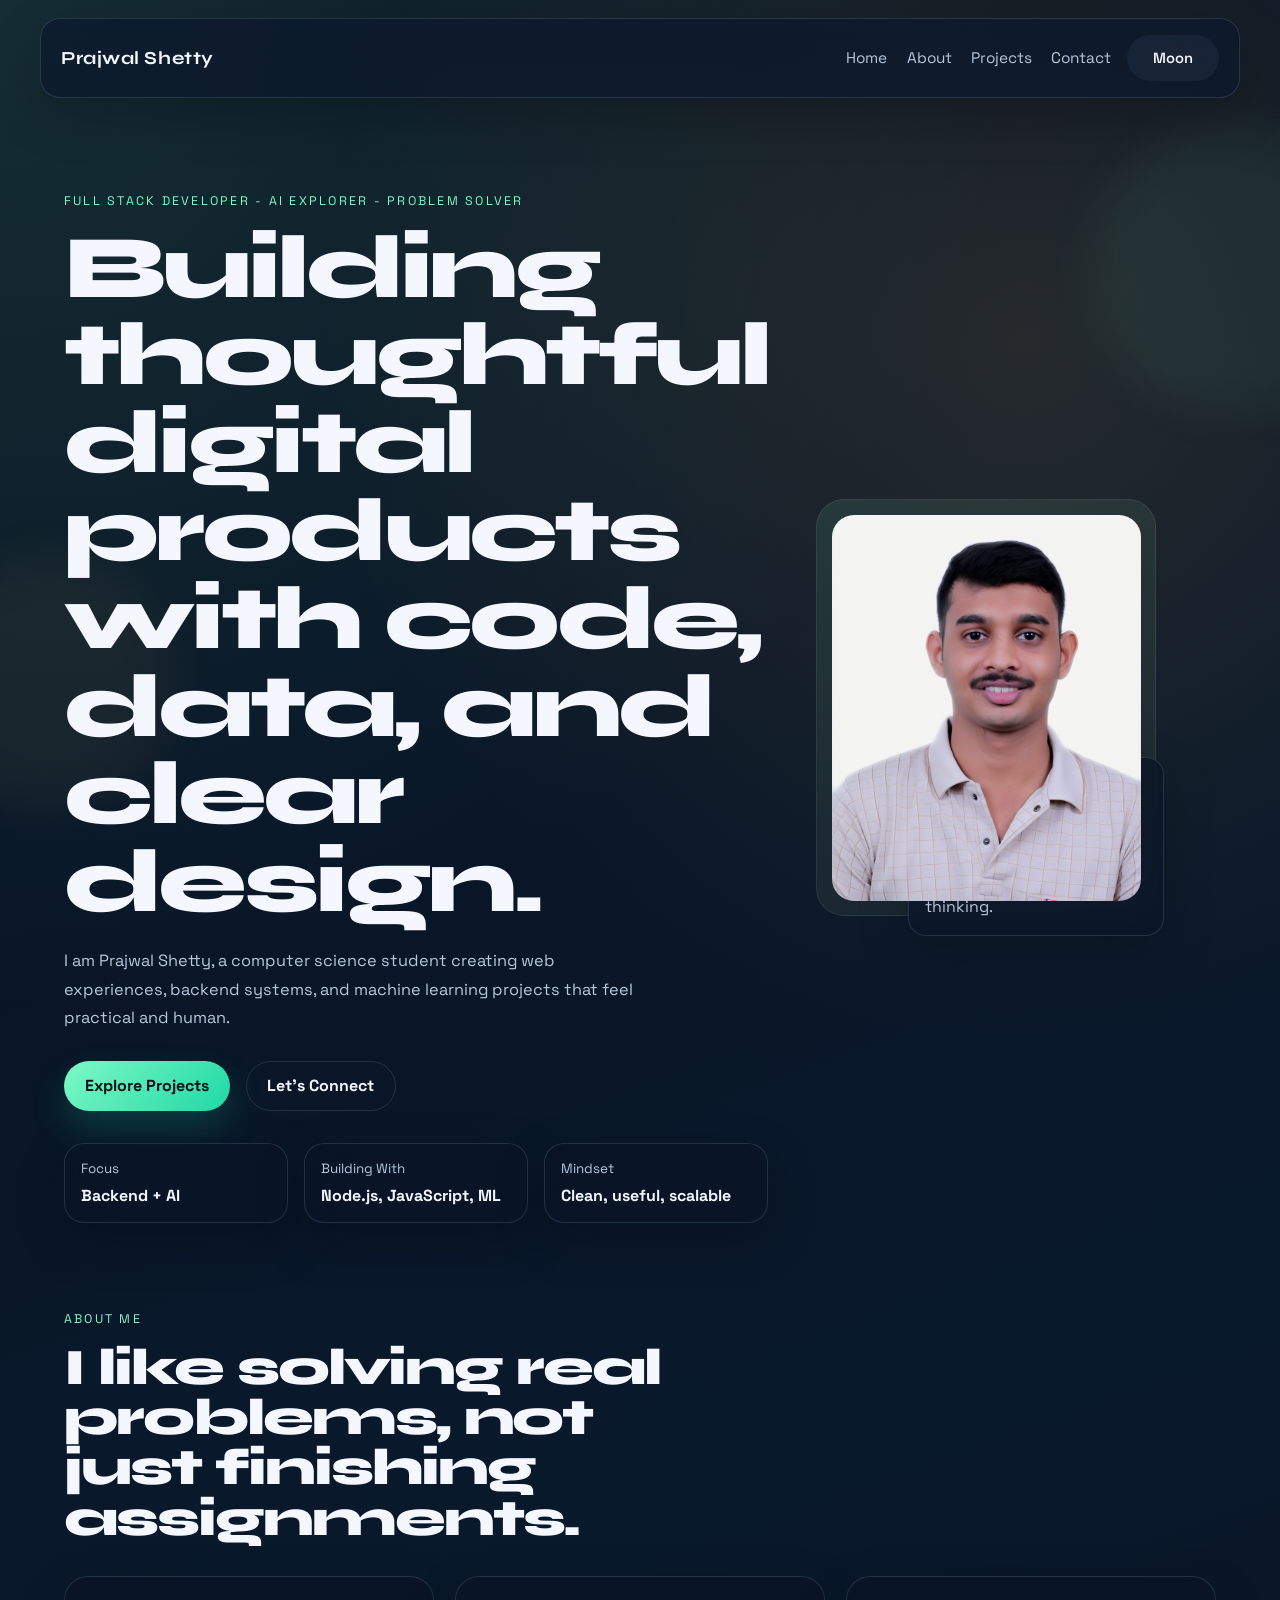
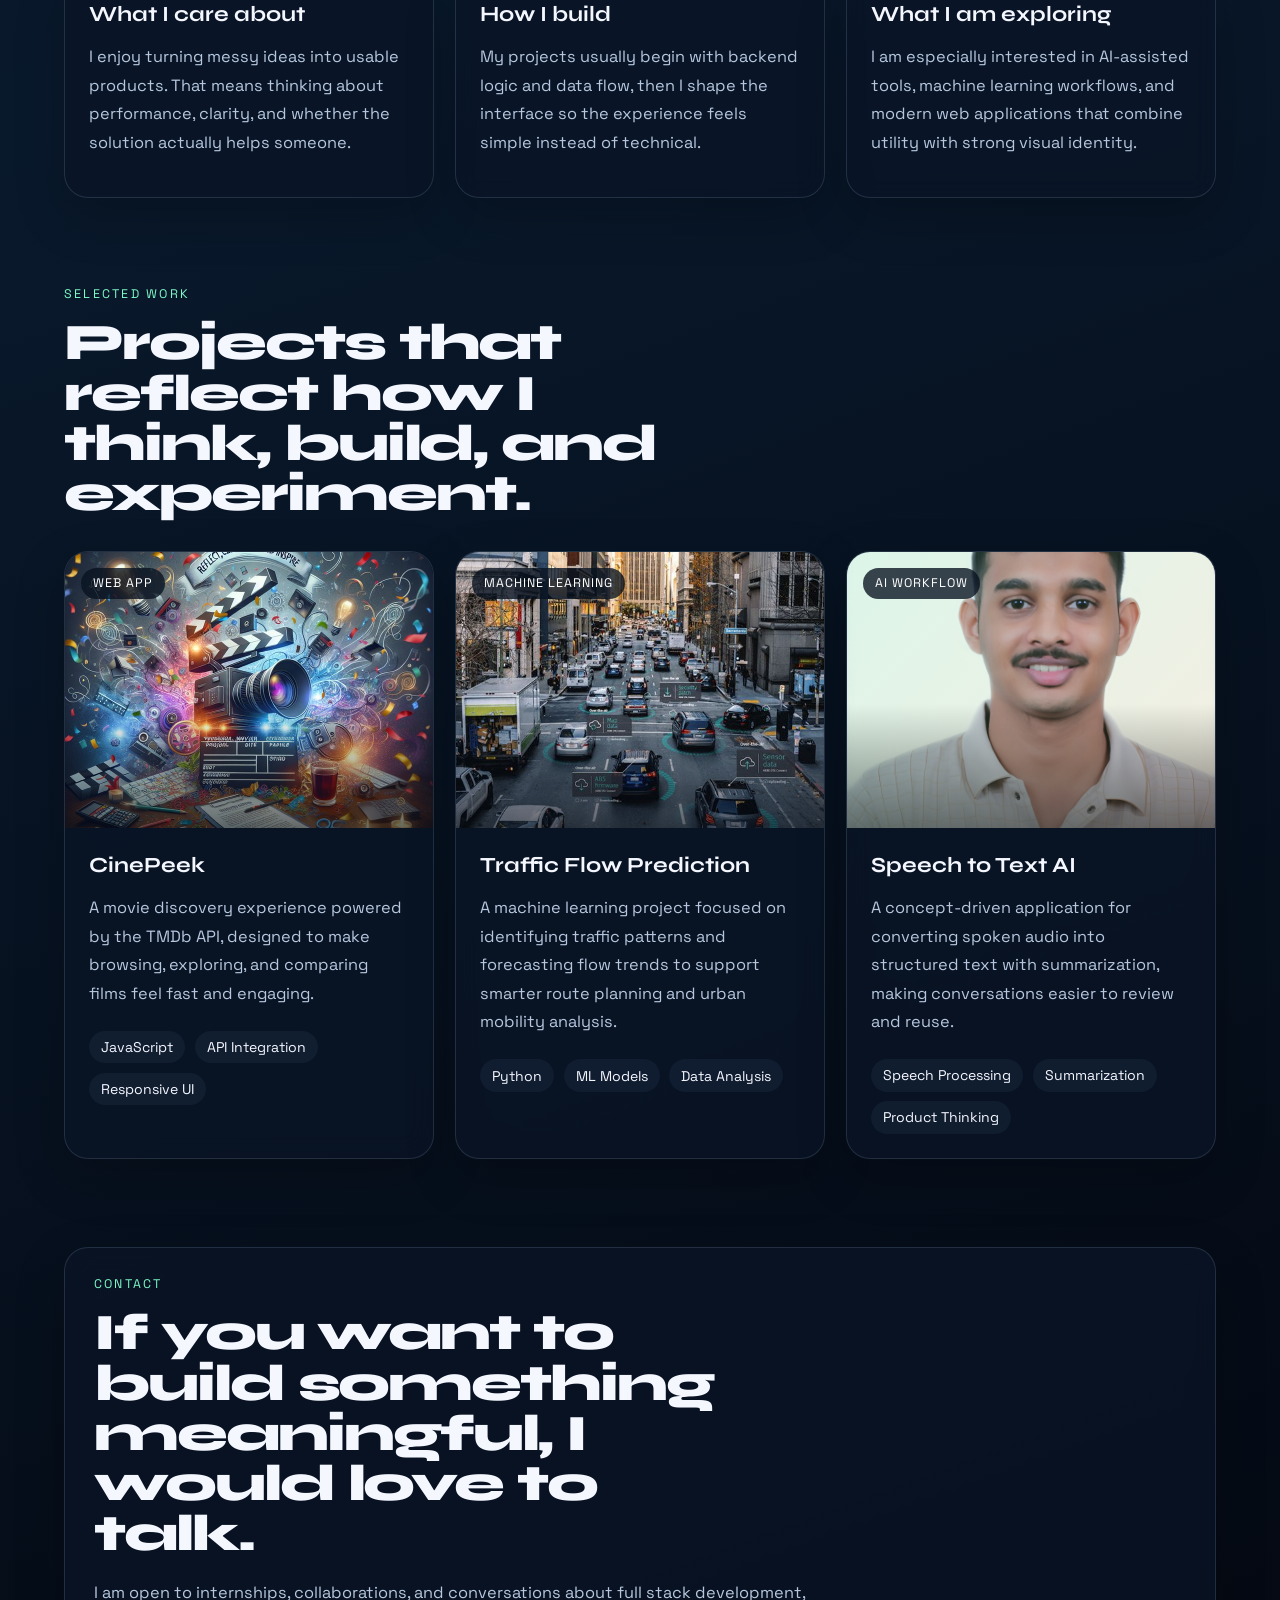
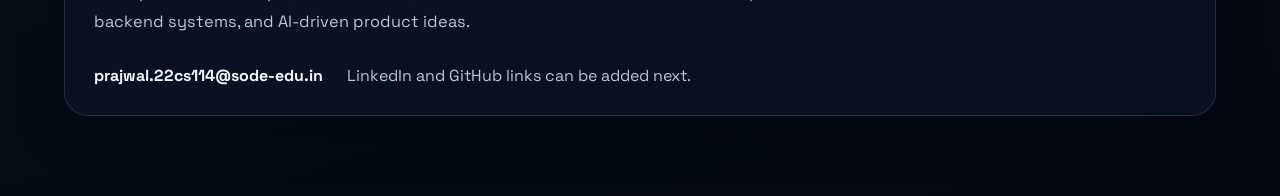
==== index.html @ 0bff4c3c "First saving" ====
<!DOCTYPE html>
<html lang="en">
<head>
    <meta charset="UTF-8">
    <meta name="viewport" content="width=device-width, initial-scale=1.0">
    <title>Prajwal Shetty | Portfolio</title>
    <meta
        name="description"
        content="Portfolio of Prajwal Shetty, a full stack developer focused on backend systems, machine learning experiments, and AI-driven products."
    >
    <link rel="preconnect" href="https://fonts.googleapis.com">
    <link rel="preconnect" href="https://fonts.gstatic.com" crossorigin>
    <link
        href="https://fonts.googleapis.com/css2?family=Space+Grotesk:wght@400;500;700&family=Syne:wght@600;700;800&display=swap"
        rel="stylesheet"
    >
    <link rel="stylesheet" href="style.css">
</head>
<body>
    <div class="page-shell">
        <div class="ambient ambient-one"></div>
        <div class="ambient ambient-two"></div>

        <header class="site-header">
            <nav class="navbar">
                <a class="logo" href="#hero">Prajwal Shetty</a>

                <button class="menu-toggle" type="button" aria-label="Open navigation" aria-expanded="false">
                    <span></span>
                    <span></span>
                </button>

                <div class="nav-panel">
                    <ul class="nav-links">
                        <li><a href="#hero">Home</a></li>
                        <li><a href="#about">About</a></li>
                        <li><a href="#projects">Projects</a></li>
                        <li><a href="#contact">Contact</a></li>
                    </ul>

                    <button id="theme-toggle" class="theme-toggle" type="button" aria-label="Toggle theme">
                        <span class="theme-icon" aria-hidden="true">Moon</span>
                    </button>
                </div>
            </nav>
        </header>

        <main>
            <section id="hero" class="hero">
                <div class="hero-copy reveal">
                    <p class="eyebrow">Full Stack Developer - AI Explorer - Problem Solver</p>
                    <h1>Building thoughtful digital products with code, data, and clear design.</h1>
                    <p class="hero-lead">
                        I am Prajwal Shetty, a computer science student creating web experiences,
                        backend systems, and machine learning projects that feel practical and human.
                    </p>

                    <div class="hero-actions">
                        <a class="btn btn-primary" href="#projects">Explore Projects</a>
                        <a class="btn btn-secondary" href="#contact">Let's Connect</a>
                    </div>

                    <div class="hero-metrics">
                        <article>
                            <span>Focus</span>
                            <strong>Backend + AI</strong>
                        </article>
                        <article>
                            <span>Building With</span>
                            <strong>Node.js, JavaScript, ML</strong>
                        </article>
                        <article>
                            <span>Mindset</span>
                            <strong>Clean, useful, scalable</strong>
                        </article>
                    </div>
                </div>

                <div class="hero-visual reveal reveal-delay">
                    <div class="portrait-card">
                        <div class="portrait-glow"></div>
                        <img src="./assets/images/PRAJWAL.jpg" alt="Portrait of Prajwal Shetty" class="profile-pic">
                    </div>

                    <div class="floating-panel code-panel">
                        <span class="panel-label">Current Direction</span>
                        <p>Crafting portfolio-grade experiences with strong structure, polished visuals, and practical product thinking.</p>
                    </div>
                </div>
            </section>

            <section id="about" class="about section">
                <div class="section-heading reveal">
                    <p class="eyebrow">About Me</p>
                    <h2>I like solving real problems, not just finishing assignments.</h2>
                </div>

                <div class="about-grid">
                    <article class="about-card reveal">
                        <h3>What I care about</h3>
                        <p>
                            I enjoy turning messy ideas into usable products. That means thinking about performance,
                            clarity, and whether the solution actually helps someone.
                        </p>
                    </article>

                    <article class="about-card reveal reveal-delay">
                        <h3>How I build</h3>
                        <p>
                            My projects usually begin with backend logic and data flow, then I shape the interface so
                            the experience feels simple instead of technical.
                        </p>
                    </article>

                    <article class="about-card reveal reveal-delay-2">
                        <h3>What I am exploring</h3>
                        <p>
                            I am especially interested in AI-assisted tools, machine learning workflows, and modern web
                            applications that combine utility with strong visual identity.
                        </p>
                    </article>
                </div>
            </section>

            <section id="projects" class="projects section">
                <div class="section-heading reveal">
                    <p class="eyebrow">Selected Work</p>
                    <h2>Projects that reflect how I think, build, and experiment.</h2>
                </div>

                <div class="project-grid">
                    <article class="project-card reveal">
                        <div class="project-image-wrap">
                            <img src="./assets/images/Cinepeek.jpeg" alt="Preview of CinePeek project" class="project-img">
                            <span class="project-tag">Web App</span>
                        </div>
                        <div class="project-body">
                            <h3>CinePeek</h3>
                            <p>
                                A movie discovery experience powered by the TMDb API, designed to make browsing,
                                exploring, and comparing films feel fast and engaging.
                            </p>
                            <ul class="project-stack">
                                <li>JavaScript</li>
                                <li>API Integration</li>
                                <li>Responsive UI</li>
                            </ul>
                        </div>
                    </article>

                    <article class="project-card reveal reveal-delay">
                        <div class="project-image-wrap">
                            <img src="./assets/images/Traffic.jpeg" alt="Visualization for traffic flow prediction project" class="project-img">
                            <span class="project-tag">Machine Learning</span>
                        </div>
                        <div class="project-body">
                            <h3>Traffic Flow Prediction</h3>
                            <p>
                                A machine learning project focused on identifying traffic patterns and forecasting flow
                                trends to support smarter route planning and urban mobility analysis.
                            </p>
                            <ul class="project-stack">
                                <li>Python</li>
                                <li>ML Models</li>
                                <li>Data Analysis</li>
                            </ul>
                        </div>
                    </article>

                    <article class="project-card reveal reveal-delay-2">
                        <div class="project-image-wrap project-image-accent">
                            <img src="./assets/images/PRAJWAL.jpg" alt="Creative placeholder artwork for speech to text concept" class="project-img">
                            <span class="project-tag">AI Workflow</span>
                        </div>
                        <div class="project-body">
                            <h3>Speech to Text AI</h3>
                            <p>
                                A concept-driven application for converting spoken audio into structured text with
                                summarization, making conversations easier to review and reuse.
                            </p>
                            <ul class="project-stack">
                                <li>Speech Processing</li>
                                <li>Summarization</li>
                                <li>Product Thinking</li>
                            </ul>
                        </div>
                    </article>
                </div>
            </section>

            <section id="contact" class="contact section">
                <div class="contact-shell reveal">
                    <div class="section-heading">
                        <p class="eyebrow">Contact</p>
                        <h2>If you want to build something meaningful, I would love to talk.</h2>
                    </div>

                    <p class="contact-copy">
                        I am open to internships, collaborations, and conversations about full stack development,
                        backend systems, and AI-driven product ideas.
                    </p>

                    <div class="contact-list">
                        <a href="mailto:prajwal.22cs114@sode-edu.in">prajwal.22cs114@sode-edu.in</a>
                        <span>LinkedIn and GitHub links can be added next.</span>
                    </div>
                </div>
            </section>
        </main>
    </div>

    <script src="script.js"></script>
</body>
</html>
---- style.css ----
:root {
  color-scheme: dark;
  --bg: #07111f;
  --bg-elevated: rgba(12, 24, 43, 0.72);
  --bg-card: rgba(10, 21, 39, 0.74);
  --bg-soft: rgba(132, 204, 255, 0.06);
  --text: #f5f7ff;
  --muted: #b6c7de;
  --line: rgba(188, 219, 255, 0.14);
  --accent: #7df9c6;
  --accent-strong: #1fd8a4;
  --accent-warm: #ffc86e;
  --shadow: 0 18px 50px rgba(0, 0, 0, 0.22);
}

body.light {
  color-scheme: light;
  --bg: #f6f0e5;
  --bg-elevated: rgba(255, 250, 241, 0.82);
  --bg-card: rgba(255, 255, 255, 0.78);
  --bg-soft: rgba(255, 175, 79, 0.12);
  --text: #1f1b18;
  --muted: #64584e;
  --line: rgba(80, 54, 27, 0.13);
  --accent: #ef7b2d;
  --accent-strong: #da5f12;
  --accent-warm: #1768ff;
  --shadow: 0 18px 50px rgba(118, 83, 42, 0.12);
}

* {
  box-sizing: border-box;
}

html {
  scroll-behavior: smooth;
}

body {
  margin: 0;
  min-height: 100vh;
  background:
    radial-gradient(circle at top left, rgba(125, 249, 198, 0.12), transparent 28%),
    radial-gradient(circle at 80% 10%, rgba(255, 200, 110, 0.12), transparent 22%),
    linear-gradient(160deg, #07111f 0%, #09192c 45%, #040811 100%);
  color: var(--text);
  font-family: "Space Grotesk", sans-serif;
  transition: background 0.35s ease, color 0.35s ease;
}

body.light {
  background:
    radial-gradient(circle at top left, rgba(239, 123, 45, 0.12), transparent 26%),
    radial-gradient(circle at 82% 12%, rgba(23, 104, 255, 0.08), transparent 24%),
    linear-gradient(160deg, #fbf6ef 0%, #f5ecde 46%, #efe5d5 100%);
}

a {
  color: inherit;
  text-decoration: none;
}

img {
  display: block;
  width: 100%;
}

.page-shell {
  position: relative;
  overflow: hidden;
}

.ambient {
  position: fixed;
  inset: auto;
  border-radius: 999px;
  filter: blur(24px);
  opacity: 0.34;
  pointer-events: none;
  z-index: 0;
}

.ambient-one {
  top: 14%;
  right: -6rem;
  width: 18rem;
  height: 18rem;
  background: rgba(125, 249, 198, 0.18);
}

.ambient-two {
  bottom: 10%;
  left: -5rem;
  width: 16rem;
  height: 16rem;
  background: rgba(255, 200, 110, 0.16);
}

.site-header,
main {
  position: relative;
  z-index: 1;
}

.site-header {
  padding: 1.1rem 1.5rem 0;
}

.navbar {
  max-width: 1200px;
  margin: 0 auto;
  padding: 1rem 1.25rem;
  border: 1px solid var(--line);
  border-radius: 20px;
  background: var(--bg-elevated);
  backdrop-filter: blur(18px);
  box-shadow: var(--shadow);
  display: flex;
  align-items: center;
  justify-content: space-between;
  gap: 1rem;
}

.logo {
  font-family: "Syne", sans-serif;
  font-size: 1.15rem;
  font-weight: 700;
  letter-spacing: 0.03em;
}

.nav-panel {
  display: flex;
  align-items: center;
  gap: 1rem;
}

.nav-links {
  list-style: none;
  display: flex;
  align-items: center;
  gap: 1.2rem;
  margin: 0;
  padding: 0;
}

.nav-links a {
  position: relative;
  color: var(--muted);
  font-size: 0.96rem;
}

.nav-links a::after {
  content: "";
  position: absolute;
  left: 0;
  bottom: -0.4rem;
  width: 100%;
  height: 2px;
  transform: scaleX(0);
  transform-origin: left;
  background: linear-gradient(90deg, var(--accent), var(--accent-warm));
  transition: transform 0.25s ease;
}

.nav-links a:hover,
.nav-links a:focus-visible {
  color: var(--text);
}

.nav-links a:hover::after,
.nav-links a:focus-visible::after {
  transform: scaleX(1);
}

.theme-toggle,
.menu-toggle,
.btn {
  border: 0;
  cursor: pointer;
}

.theme-toggle {
  min-width: 5.75rem;
  padding: 0.8rem 1rem;
  border-radius: 999px;
  background: var(--bg-soft);
  color: var(--text);
  font: inherit;
  transition: transform 0.25s ease, background 0.25s ease;
}

.theme-toggle:hover,
.theme-toggle:focus-visible {
  transform: translateY(-2px);
  background: rgba(125, 249, 198, 0.18);
}

.theme-icon {
  font-size: 0.92rem;
  font-weight: 600;
}

.menu-toggle {
  display: none;
  width: 3rem;
  height: 3rem;
  padding: 0.7rem;
  border-radius: 18px;
  background: var(--bg-soft);
  align-items: center;
  justify-content: center;
  flex-direction: column;
  gap: 0.35rem;
}

.menu-toggle span {
  width: 1.2rem;
  height: 2px;
  background: var(--text);
  transition: transform 0.25s ease, opacity 0.25s ease;
}

main {
  max-width: 1200px;
  margin: 0 auto;
  padding: 2.4rem 1.5rem 5rem;
}

.section {
  padding-top: 5.5rem;
}

.hero {
  min-height: calc(100vh - 6rem);
  display: grid;
  grid-template-columns: 1.15fr 0.85fr;
  gap: 3rem;
  align-items: center;
  padding-top: 3.5rem;
}

.eyebrow {
  margin: 0 0 1rem;
  text-transform: uppercase;
  letter-spacing: 0.18em;
  font-size: 0.78rem;
  color: var(--accent);
}

.hero h1,
.section-heading h2 {
  margin: 0;
  font-family: "Syne", sans-serif;
  font-weight: 800;
  letter-spacing: -0.04em;
  line-height: 0.98;
}

.hero h1 {
  font-size: clamp(3.2rem, 7vw, 6.1rem);
  max-width: 11ch;
}

.hero-lead,
.about-card p,
.project-body p,
.contact-copy {
  color: var(--muted);
  line-height: 1.75;
  font-size: 1.02rem;
}

.hero-lead {
  max-width: 58ch;
  margin: 1.25rem 0 0;
}

.hero-actions {
  display: flex;
  flex-wrap: wrap;
  gap: 1rem;
  margin-top: 1.75rem;
}

.btn {
  display: inline-flex;
  align-items: center;
  justify-content: center;
  min-height: 3.15rem;
  padding: 0.85rem 1.3rem;
  border-radius: 999px;
  font-weight: 700;
  transition: transform 0.25s ease, box-shadow 0.25s ease, background 0.25s ease;
}

.btn:hover,
.btn:focus-visible {
  transform: translateY(-3px);
}

.btn-primary {
  background: linear-gradient(135deg, var(--accent), var(--accent-strong));
  color: #061019;
  box-shadow: 0 18px 36px rgba(31, 216, 164, 0.2);
}

.btn-secondary {
  background: transparent;
  color: var(--text);
  border: 1px solid var(--line);
}

.hero-metrics {
  display: grid;
  grid-template-columns: repeat(3, minmax(0, 1fr));
  gap: 1rem;
  margin-top: 2rem;
}

.hero-metrics article,
.about-card,
.project-card,
.contact-shell,
.floating-panel {
  border: 1px solid var(--line);
  background: var(--bg-card);
  backdrop-filter: blur(12px);
  box-shadow: var(--shadow);
}

.hero-metrics article {
  padding: 1rem;
  border-radius: 20px;
}

.hero-metrics span {
  display: block;
  color: var(--muted);
  font-size: 0.84rem;
  margin-bottom: 0.5rem;
}

.hero-metrics strong {
  font-size: 1rem;
}

.hero-visual {
  position: relative;
  min-height: 34rem;
  display: flex;
  align-items: center;
  justify-content: center;
}

.portrait-card {
  position: relative;
  width: min(100%, 28rem);
  border-radius: 28px;
  padding: 0.9rem;
  background: linear-gradient(145deg, rgba(125, 249, 198, 0.1), rgba(255, 200, 110, 0.05));
  border: 1px solid rgba(255, 255, 255, 0.08);
}

.portrait-glow {
  position: absolute;
  inset: 18% 12% auto;
  height: 10rem;
  background: radial-gradient(circle, rgba(125, 249, 198, 0.22), transparent 70%);
  filter: blur(14px);
  z-index: 0;
}

.profile-pic {
  position: relative;
  z-index: 1;
  aspect-ratio: 4 / 5;
  object-fit: cover;
  border-radius: 22px;
}

.floating-panel {
  position: absolute;
  padding: 0.95rem 1rem;
  border-radius: 18px;
}

.panel-label {
  display: block;
  margin-bottom: 0.45rem;
  color: var(--accent);
  font-size: 0.78rem;
  text-transform: uppercase;
  letter-spacing: 0.12em;
}

.code-panel {
  right: -0.5rem;
  bottom: 8%;
  width: 16rem;
}

.code-panel p {
  margin: 0;
  color: var(--muted);
  line-height: 1.55;
}

.section-heading {
  max-width: 40rem;
}

.section-heading h2 {
  font-size: clamp(2.2rem, 4vw, 3.6rem);
}

.about-grid,
.project-grid {
  display: grid;
  gap: 1.35rem;
  margin-top: 2rem;
}

.about-grid {
  grid-template-columns: repeat(3, minmax(0, 1fr));
}

.about-card,
.project-card {
  border-radius: 24px;
}

.about-card {
  padding: 1.5rem;
}

.about-card h3,
.project-body h3 {
  margin: 0 0 0.9rem;
  font-family: "Syne", sans-serif;
  font-size: 1.35rem;
}

.project-grid {
  grid-template-columns: repeat(3, minmax(0, 1fr));
}

.project-card {
  overflow: hidden;
}

.project-image-wrap {
  position: relative;
  aspect-ratio: 4 / 3;
  overflow: hidden;
}

.project-image-wrap::after {
  content: "";
  position: absolute;
  inset: auto 0 0;
  height: 45%;
  background: linear-gradient(180deg, transparent, rgba(3, 8, 16, 0.6));
}

.project-image-accent::before {
  content: "";
  position: absolute;
  inset: 0;
  background: linear-gradient(135deg, rgba(125, 249, 198, 0.2), rgba(255, 200, 110, 0.12));
  z-index: 1;
}

.project-img {
  height: 100%;
  object-fit: cover;
  transition: transform 0.45s ease;
}

.project-card:hover .project-img {
  transform: scale(1.05);
}

.project-tag {
  position: absolute;
  top: 1rem;
  left: 1rem;
  z-index: 2;
  padding: 0.45rem 0.75rem;
  border-radius: 999px;
  background: rgba(7, 17, 31, 0.78);
  color: white;
  font-size: 0.78rem;
  letter-spacing: 0.08em;
  text-transform: uppercase;
}

.project-body {
  padding: 1.5rem;
}

.project-stack {
  list-style: none;
  display: flex;
  flex-wrap: wrap;
  gap: 0.6rem;
  margin: 1.4rem 0 0;
  padding: 0;
}

.project-stack li {
  padding: 0.45rem 0.75rem;
  border-radius: 999px;
  background: var(--bg-soft);
  color: var(--text);
  font-size: 0.88rem;
}

.contact-shell {
  padding: 1.8rem;
  border-radius: 24px;
}

.contact-copy {
  max-width: 48rem;
  margin: 1.25rem 0 0;
}

.contact-list {
  display: flex;
  flex-wrap: wrap;
  gap: 1rem 1.5rem;
  margin-top: 1.8rem;
  color: var(--muted);
}

.contact-list a {
  color: var(--text);
  font-weight: 700;
}

.reveal {
  opacity: 0;
  transform: translateY(28px);
  transition: opacity 0.7s ease, transform 0.7s ease;
}

.reveal-delay {
  transition-delay: 0.08s;
}

.reveal-delay-2 {
  transition-delay: 0.16s;
}

.reveal.visible {
  opacity: 1;
  transform: translateY(0);
}

@media (max-width: 980px) {
  .hero,
  .about-grid,
  .project-grid {
    grid-template-columns: 1fr;
  }

  .hero {
    min-height: auto;
    gap: 3rem;
    padding-top: 2rem;
  }

  .hero h1 {
    max-width: 12ch;
  }

  .hero-metrics {
    grid-template-columns: 1fr;
  }

  .hero-visual {
    min-height: 30rem;
  }
}

@media (max-width: 760px) {
  .site-header {
    padding-inline: 1rem;
  }

  main {
    padding-inline: 1rem;
  }

  .navbar {
    align-items: flex-start;
    flex-wrap: wrap;
  }

  .menu-toggle {
    display: inline-flex;
    order: 2;
  }

  .nav-panel {
    width: 100%;
    display: none;
    flex-direction: column;
    align-items: stretch;
    gap: 1rem;
    padding-top: 0.6rem;
  }

  .nav-panel.open {
    display: flex;
  }

  .nav-links {
    flex-direction: column;
    align-items: flex-start;
    gap: 0.9rem;
  }

  .theme-toggle {
    width: 100%;
  }

  .hero h1 {
    font-size: clamp(2.8rem, 14vw, 4.1rem);
  }

  .hero-visual {
    min-height: 26rem;
  }

  .portrait-card {
    width: 100%;
  }

  .floating-panel {
    position: static;
    width: auto;
    margin-top: 1rem;
  }

  .hero-visual {
    display: block;
  }

  .contact-shell {
    padding: 1.5rem;
  }
}
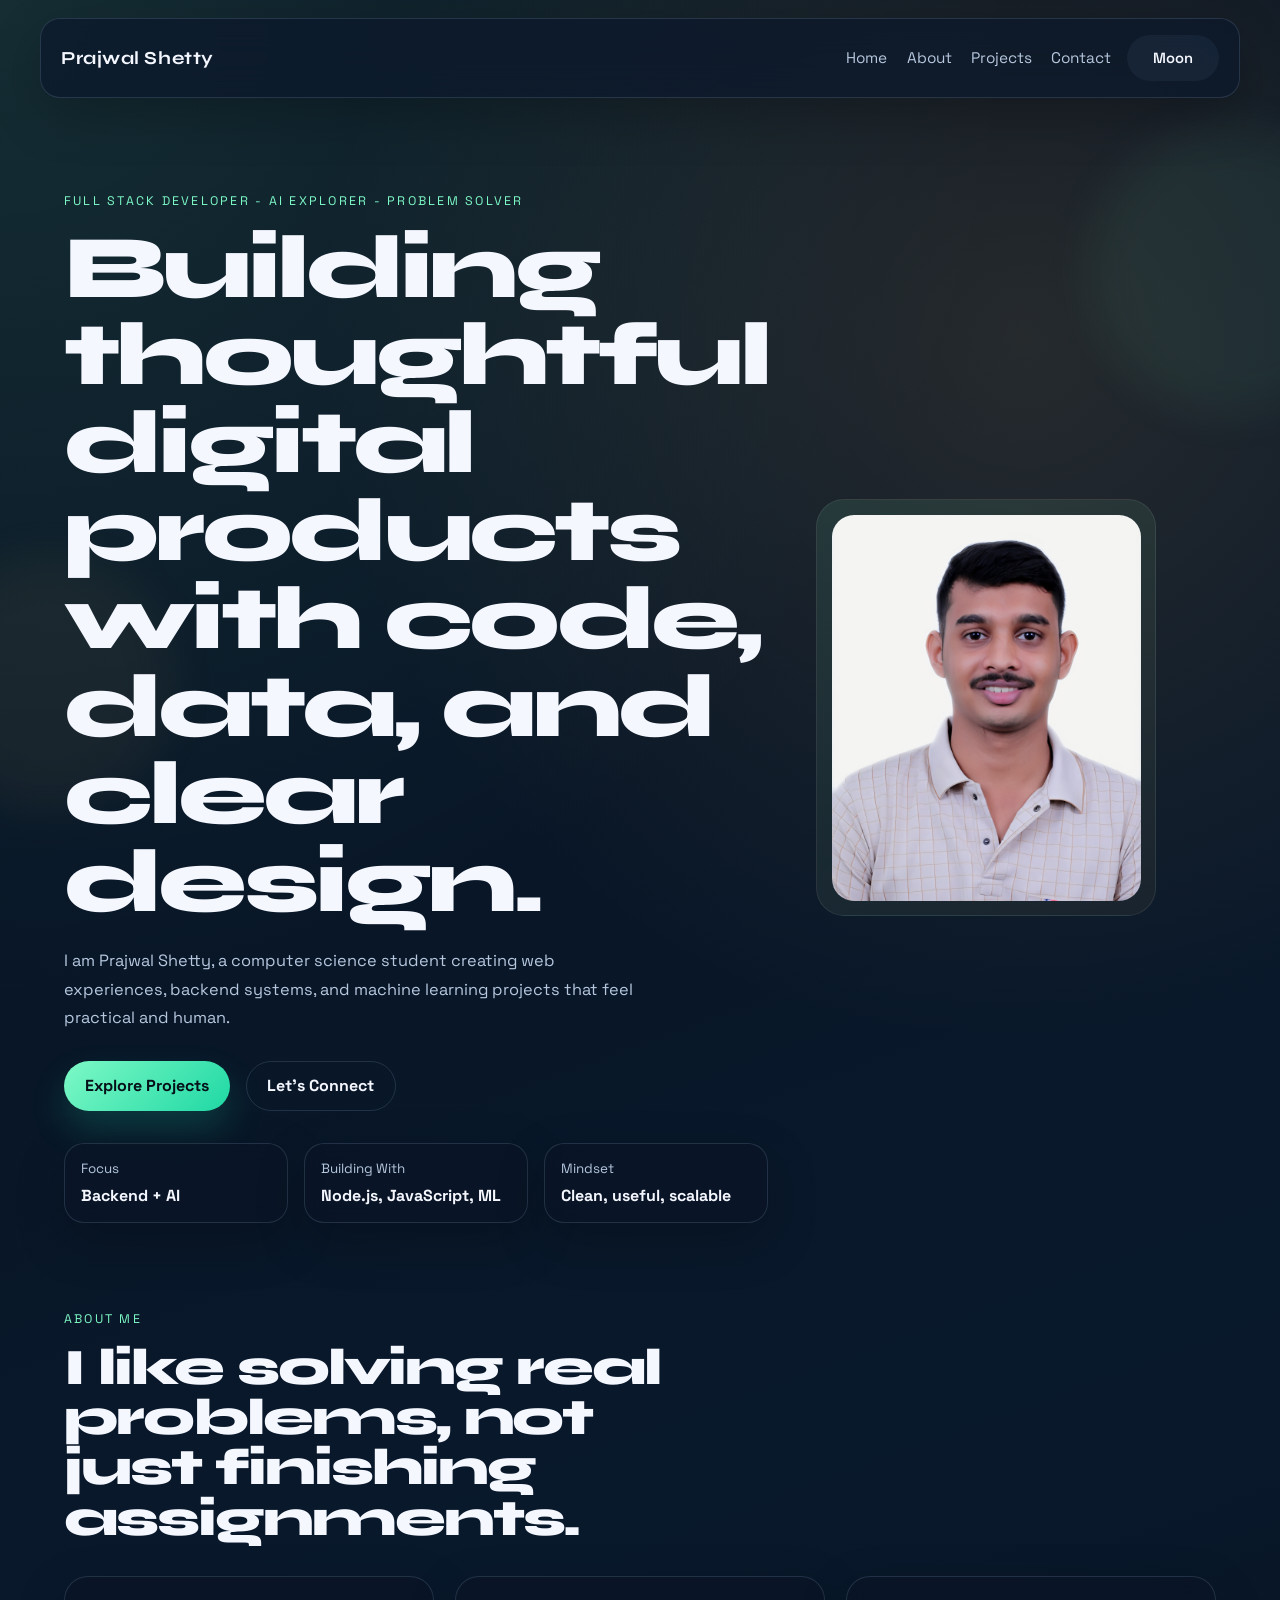
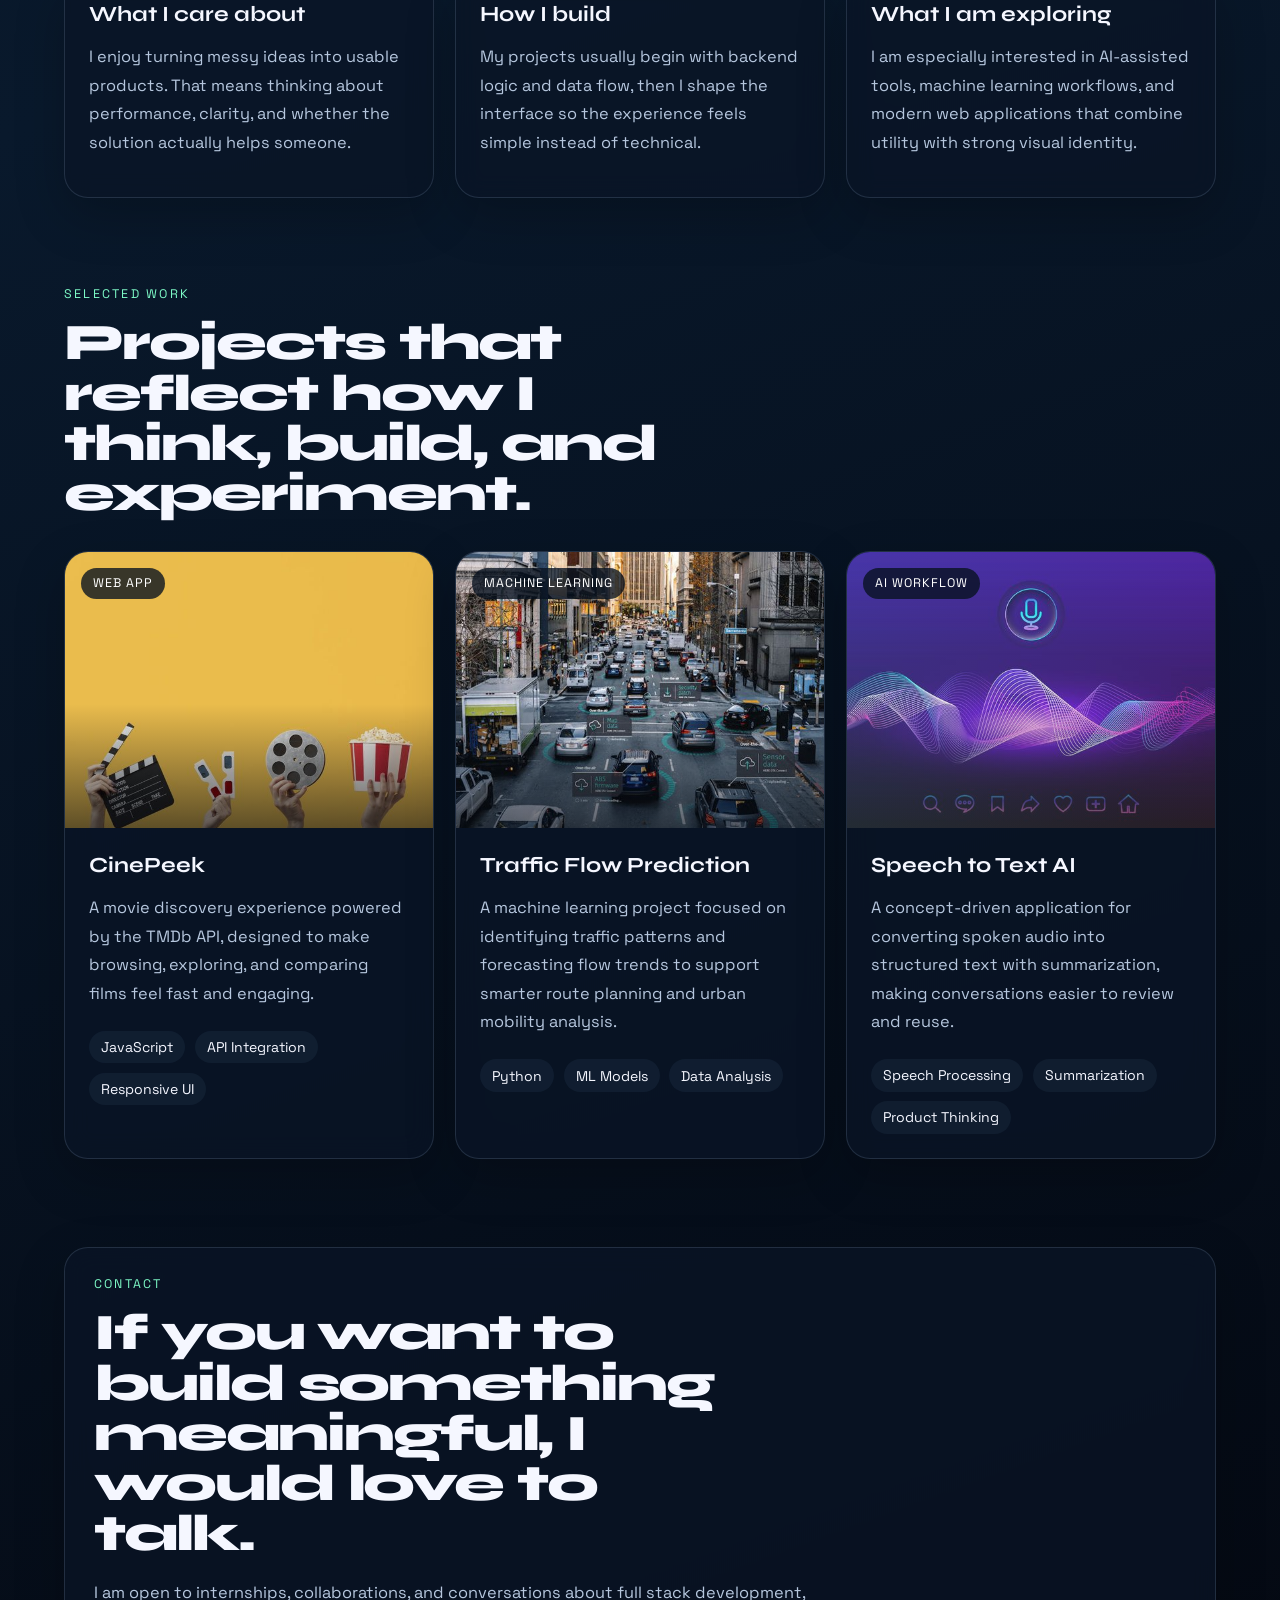
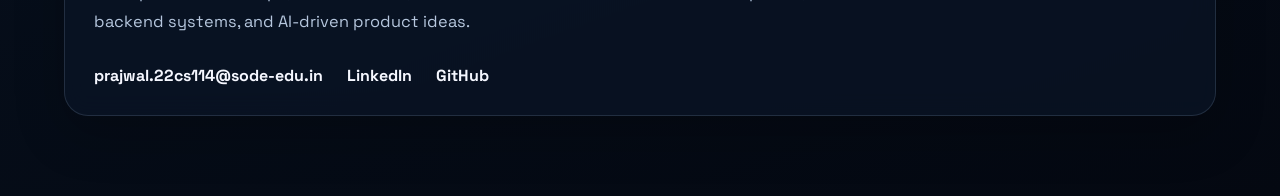
==== commit a2f1de69: "Latest save" ====
--- a/index.html
+++ b/index.html
@@ -1,21 +1,20 @@
 <!DOCTYPE html>
 <html lang="en">
+
 <head>
     <meta charset="UTF-8">
     <meta name="viewport" content="width=device-width, initial-scale=1.0">
     <title>Prajwal Shetty | Portfolio</title>
-    <meta
-        name="description"
-        content="Portfolio of Prajwal Shetty, a full stack developer focused on backend systems, machine learning experiments, and AI-driven products."
-    >
+    <meta name="description"
+        content="Portfolio of Prajwal Shetty, a full stack developer focused on backend systems, machine learning experiments, and AI-driven products.">
     <link rel="preconnect" href="https://fonts.googleapis.com">
     <link rel="preconnect" href="https://fonts.gstatic.com" crossorigin>
     <link
         href="https://fonts.googleapis.com/css2?family=Space+Grotesk:wght@400;500;700&family=Syne:wght@600;700;800&display=swap"
-        rel="stylesheet"
-    >
+        rel="stylesheet">
     <link rel="stylesheet" href="style.css">
 </head>
+
 <body>
     <div class="page-shell">
         <div class="ambient ambient-one"></div>
@@ -82,10 +81,10 @@
                         <img src="./assets/images/PRAJWAL.jpg" alt="Portrait of Prajwal Shetty" class="profile-pic">
                     </div>
 
-                    <div class="floating-panel code-panel">
+                    <!-- <div class="floating-panel code-panel">
                         <span class="panel-label">Current Direction</span>
                         <p>Crafting portfolio-grade experiences with strong structure, polished visuals, and practical product thinking.</p>
-                    </div>
+                    </div> -->
                 </div>
             </section>
 
@@ -131,7 +130,8 @@
                 <div class="project-grid">
                     <article class="project-card reveal">
                         <div class="project-image-wrap">
-                            <img src="./assets/images/Cinepeek.jpeg" alt="Preview of CinePeek project" class="project-img">
+                            <img src="./assets/images/CinePeek.jpg" alt="Preview of CinePeek project"
+                                class="project-img">
                             <span class="project-tag">Web App</span>
                         </div>
                         <div class="project-body">
@@ -150,7 +150,8 @@
 
                     <article class="project-card reveal reveal-delay">
                         <div class="project-image-wrap">
-                            <img src="./assets/images/Traffic.jpeg" alt="Visualization for traffic flow prediction project" class="project-img">
+                            <img src="./assets/images/Traffic.jpeg"
+                                alt="Visualization for traffic flow prediction project" class="project-img">
                             <span class="project-tag">Machine Learning</span>
                         </div>
                         <div class="project-body">
@@ -169,7 +170,8 @@
 
                     <article class="project-card reveal reveal-delay-2">
                         <div class="project-image-wrap project-image-accent">
-                            <img src="./assets/images/PRAJWAL.jpg" alt="Creative placeholder artwork for speech to text concept" class="project-img">
+                            <img src="./assets/images/SpeechToText.jpg"
+                                alt="Creative placeholder artwork for speech to text concept" class="project-img">
                             <span class="project-tag">AI Workflow</span>
                         </div>
                         <div class="project-body">
@@ -202,7 +204,10 @@
 
                     <div class="contact-list">
                         <a href="mailto:prajwal.22cs114@sode-edu.in">prajwal.22cs114@sode-edu.in</a>
-                        <span>LinkedIn and GitHub links can be added next.</span>
+                        <!-- <span>LinkedIn and GitHub links can be added next.</span> -->
+                        <a href="https://www.linkedin.com/in/prajwal-shetty-4499332a7">LinkedIn</a>
+                        <a href="https://github.com/PrajwalShetty-114">GitHub</a>
+
                     </div>
                 </div>
             </section>
@@ -211,4 +216,5 @@
 
     <script src="script.js"></script>
 </body>
-</html>
+
+</html>
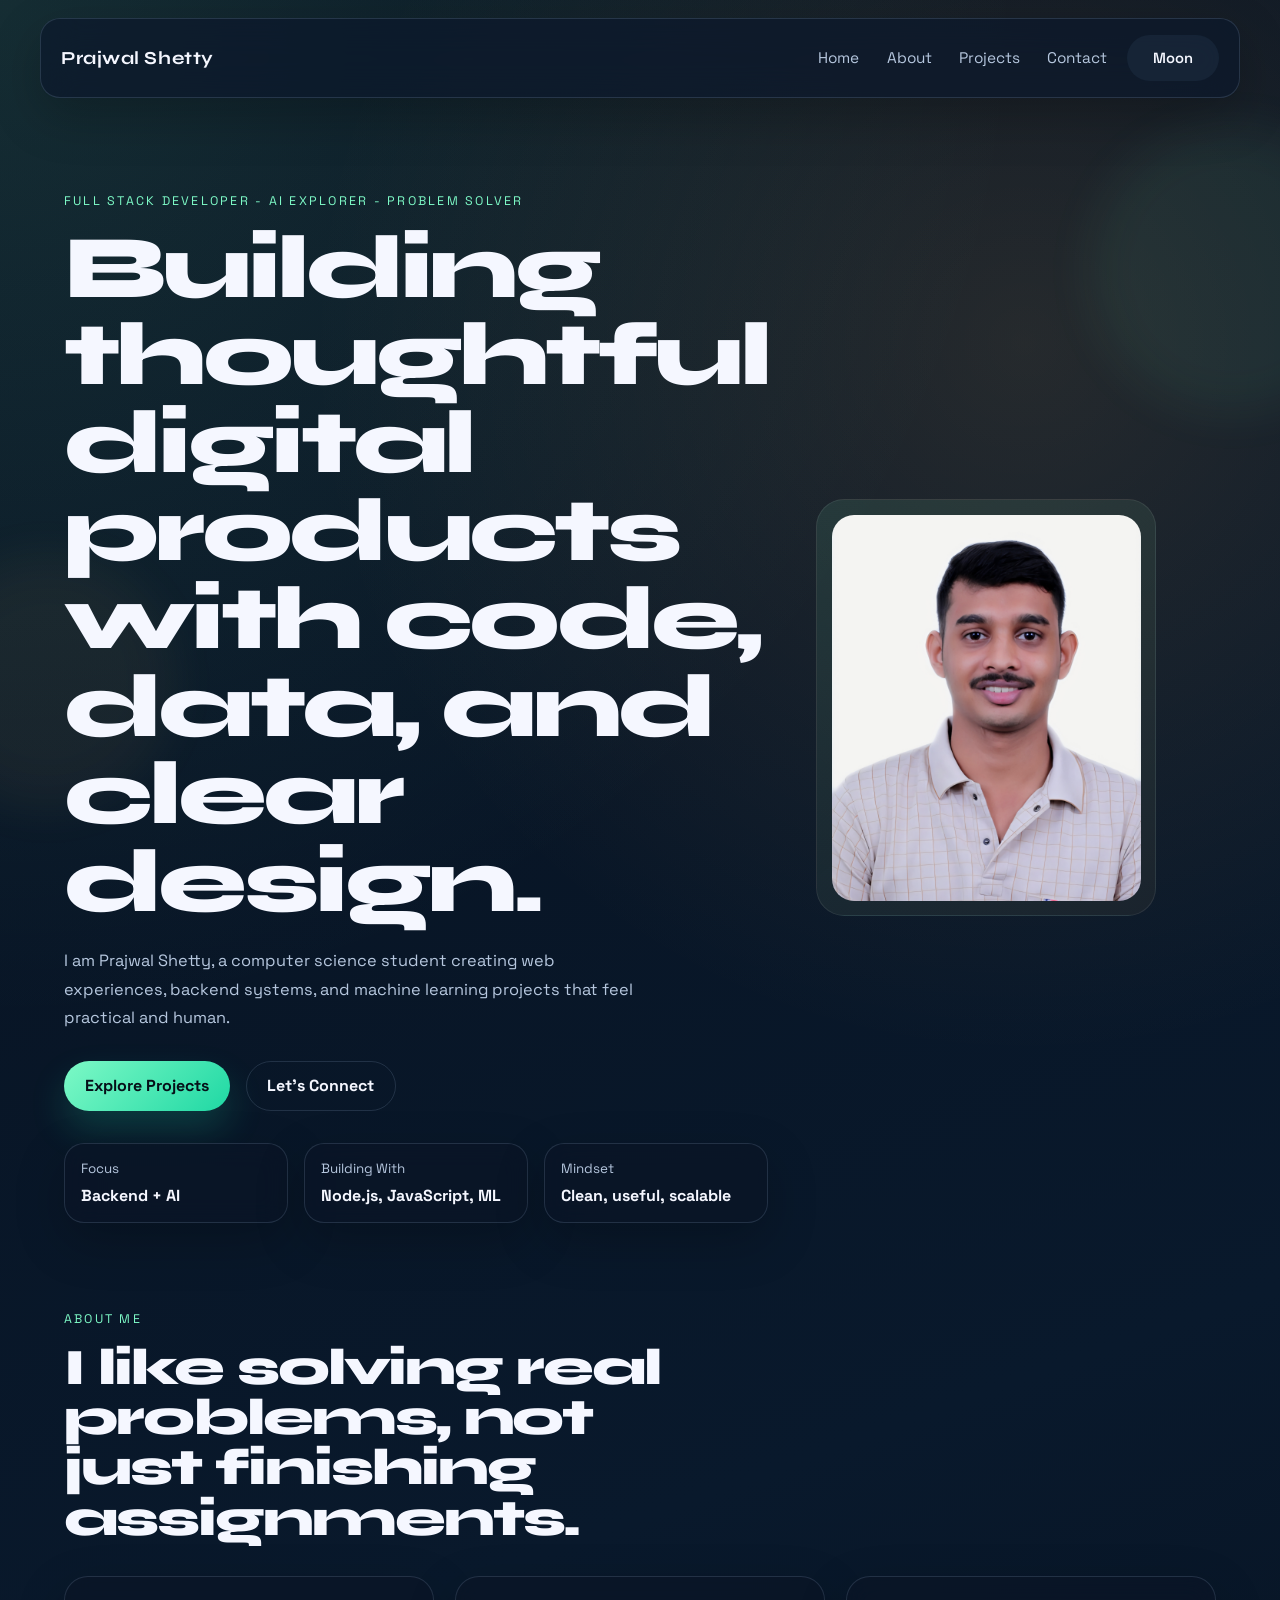
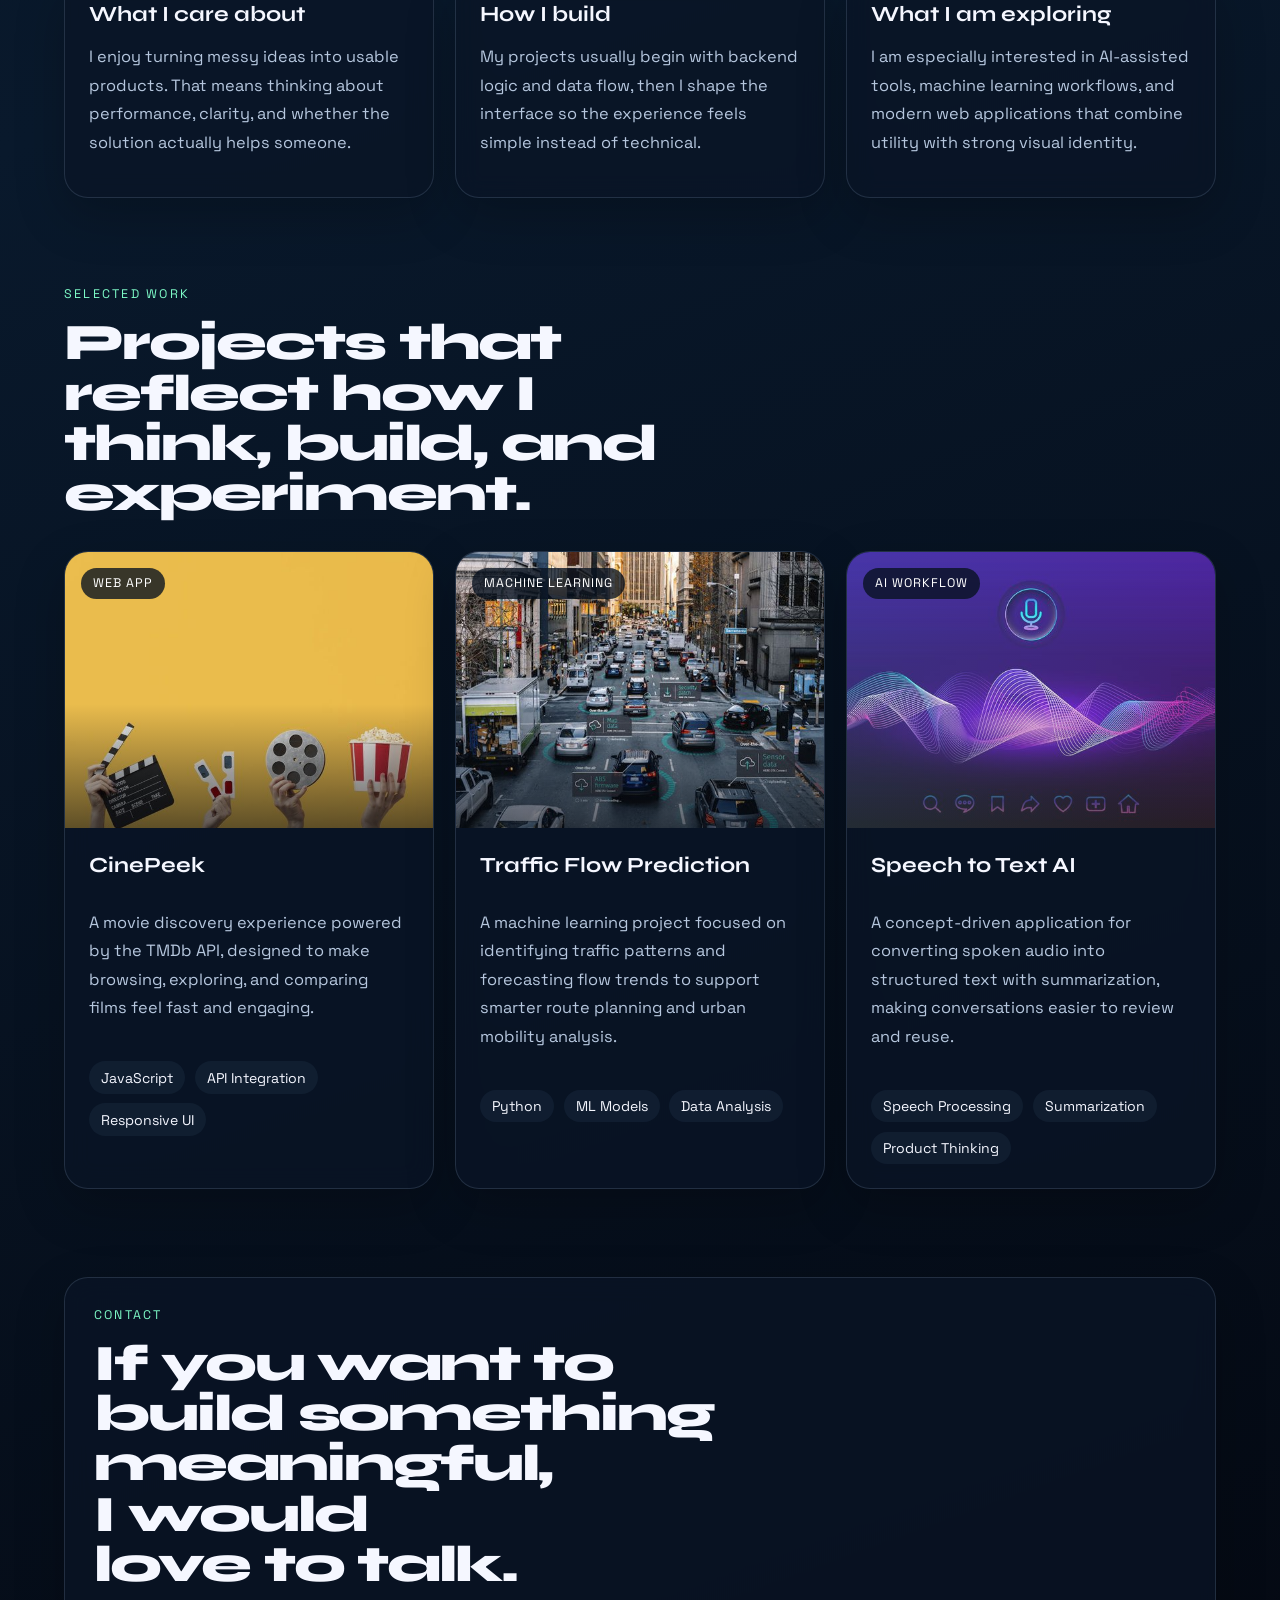
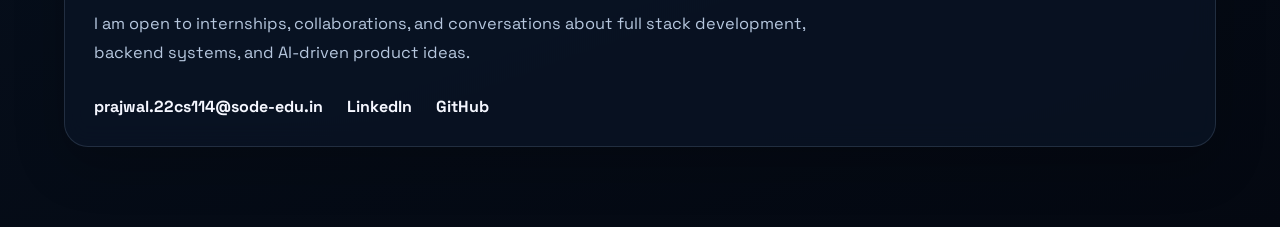
==== commit a9da4e4b: "saving 2" ====
--- a/index.html
+++ b/index.html
@@ -16,6 +16,7 @@
 </head>
 
 <body>
+    <a class="skip-link" href="#main-content">Skip to content</a>
     <div class="page-shell">
         <div class="ambient ambient-one"></div>
         <div class="ambient ambient-two"></div>
@@ -24,12 +25,12 @@
             <nav class="navbar">
                 <a class="logo" href="#hero">Prajwal Shetty</a>
 
-                <button class="menu-toggle" type="button" aria-label="Open navigation" aria-expanded="false">
+                <button id="menu-toggle" class="menu-toggle" type="button" aria-label="Open navigation" aria-expanded="false" aria-controls="nav-panel">
                     <span></span>
                     <span></span>
                 </button>
 
-                <div class="nav-panel">
+                <div id="nav-panel" class="nav-panel">
                     <ul class="nav-links">
                         <li><a href="#hero">Home</a></li>
                         <li><a href="#about">About</a></li>
@@ -44,7 +45,7 @@
             </nav>
         </header>
 
-        <main>
+        <main id="main-content">
             <section id="hero" class="hero">
                 <div class="hero-copy reveal">
                     <p class="eyebrow">Full Stack Developer - AI Explorer - Problem Solver</p>
@@ -128,7 +129,7 @@
                 </div>
 
                 <div class="project-grid">
-                    <article class="project-card reveal">
+                    <a class="project-card reveal" href="./projects/cinepeek.html">
                         <div class="project-image-wrap">
                             <img src="./assets/images/CinePeek.jpg" alt="Preview of CinePeek project"
                                 class="project-img">
@@ -146,9 +147,9 @@
                                 <li>Responsive UI</li>
                             </ul>
                         </div>
-                    </article>
-
-                    <article class="project-card reveal reveal-delay">
+                    </a>
+
+                    <a class="project-card reveal reveal-delay" href="./projects/traffic-flow-prediction.html">
                         <div class="project-image-wrap">
                             <img src="./assets/images/Traffic.jpeg"
                                 alt="Visualization for traffic flow prediction project" class="project-img">
@@ -166,9 +167,9 @@
                                 <li>Data Analysis</li>
                             </ul>
                         </div>
-                    </article>
-
-                    <article class="project-card reveal reveal-delay-2">
+                    </a>
+
+                    <a class="project-card reveal reveal-delay-2" href="./projects/speech-to-text-ai.html">
                         <div class="project-image-wrap project-image-accent">
                             <img src="./assets/images/SpeechToText.jpg"
                                 alt="Creative placeholder artwork for speech to text concept" class="project-img">
@@ -186,7 +187,7 @@
                                 <li>Product Thinking</li>
                             </ul>
                         </div>
-                    </article>
+                    </a>
                 </div>
             </section>
 
@@ -217,4 +218,4 @@
     <script src="script.js"></script>
 </body>
 
-</html>+</html>
--- a/style.css
+++ b/style.css
@@ -32,6 +32,44 @@
   box-sizing: border-box;
 }
 
+html,
+body {
+  overflow-x: hidden;
+}
+
+/* Skip link for keyboard users */
+.skip-link {
+  position: absolute;
+  left: -9999px;
+  top: auto;
+  width: 1px;
+  height: 1px;
+  overflow: hidden;
+}
+.skip-link:focus {
+  position: static;
+  left: 1rem;
+  top: 1rem;
+  width: auto;
+  height: auto;
+  padding: 0.6rem 0.9rem;
+  background: var(--bg-elevated);
+  color: var(--text);
+  border-radius: 8px;
+  z-index: 9999;
+}
+
+/* Visible focus styles for keyboard navigation */
+button:focus-visible,
+a:focus-visible,
+.btn:focus-visible,
+.menu-toggle:focus-visible,
+.theme-toggle:focus-visible {
+  outline: 3px solid rgba(125, 249, 198, 0.22);
+  outline-offset: 3px;
+  border-radius: 8px;
+}
+
 html {
   scroll-behavior: smooth;
 }
@@ -63,6 +101,7 @@
 img {
   display: block;
   width: 100%;
+  max-width: 100%;
 }
 
 .page-shell {
@@ -103,7 +142,7 @@
 }
 
 .site-header {
-  padding: 1.1rem 1.5rem 0;
+  padding: 1.1rem clamp(1rem, 3vw, 1.5rem) 0;
 }
 
 .navbar {
@@ -147,6 +186,7 @@
   position: relative;
   color: var(--muted);
   font-size: 0.96rem;
+  padding: 0.15rem 0.25rem;
 }
 
 .nav-links a::after {
@@ -223,7 +263,7 @@
 main {
   max-width: 1200px;
   margin: 0 auto;
-  padding: 2.4rem 1.5rem 5rem;
+  padding: 2.4rem clamp(1rem, 3vw, 1.5rem) 5rem;
 }
 
 .section {
@@ -259,6 +299,7 @@
 .hero h1 {
   font-size: clamp(3.2rem, 7vw, 6.1rem);
   max-width: 11ch;
+  text-wrap: balance;
 }
 
 .hero-lead,
@@ -326,6 +367,7 @@
   background: var(--bg-card);
   backdrop-filter: blur(12px);
   box-shadow: var(--shadow);
+  min-width: 0;
 }
 
 .hero-metrics article {
@@ -411,6 +453,7 @@
 
 .section-heading h2 {
   font-size: clamp(2.2rem, 4vw, 3.6rem);
+  text-wrap: balance;
 }
 
 .about-grid,
@@ -446,6 +489,10 @@
 
 .project-card {
   overflow: hidden;
+  display: flex;
+  flex-direction: column;
+  position: relative;
+  transition: transform 0.3s ease, border-color 0.3s ease, box-shadow 0.3s ease;
 }
 
 .project-image-wrap {
@@ -476,7 +523,15 @@
   transition: transform 0.45s ease;
 }
 
-.project-card:hover .project-img {
+.project-card:hover,
+.project-card:focus-visible {
+  transform: translateY(-6px);
+  border-color: rgba(125, 249, 198, 0.3);
+  box-shadow: 0 22px 52px rgba(0, 0, 0, 0.26);
+}
+
+.project-card:hover .project-img,
+.project-card:focus-visible .project-img {
   transform: scale(1.05);
 }
 
@@ -496,6 +551,9 @@
 
 .project-body {
   padding: 1.5rem;
+  display: flex;
+  flex: 1;
+  flex-direction: column;
 }
 
 .project-stack {
@@ -536,6 +594,50 @@
 .contact-list a {
   color: var(--text);
   font-weight: 700;
+  overflow-wrap: anywhere;
+}
+
+.project-page {
+  min-height: 100vh;
+  padding: clamp(1.25rem, 4vw, 2rem);
+  display: grid;
+  place-items: center;
+}
+
+.project-page-shell {
+  width: min(100%, 820px);
+  padding: clamp(1.5rem, 4vw, 2.5rem);
+  border: 1px solid var(--line);
+  border-radius: 28px;
+  background: var(--bg-card);
+  box-shadow: var(--shadow);
+}
+
+.project-page-shell h1 {
+  margin: 0;
+  font-family: "Syne", sans-serif;
+  font-size: clamp(2.4rem, 7vw, 4.5rem);
+  line-height: 1;
+}
+
+.project-page-copy {
+  max-width: 60ch;
+  margin: 1.25rem 0 0;
+  color: var(--muted);
+  font-size: 1.02rem;
+  line-height: 1.75;
+}
+
+.project-back {
+  display: inline-flex;
+  align-items: center;
+  justify-content: center;
+  margin-bottom: 1.25rem;
+  padding: 0.75rem 1rem;
+  border: 1px solid var(--line);
+  border-radius: 999px;
+  background: var(--bg-soft);
+  font-weight: 700;
 }
 
 .reveal {
@@ -581,17 +683,33 @@
   .hero-visual {
     min-height: 30rem;
   }
+
+  .section {
+    padding-top: 4.75rem;
+  }
+}
+
+@media (max-width: 860px) {
+  .navbar {
+    padding: 0.95rem 1rem;
+  }
+
+  .hero {
+    gap: 2.25rem;
+    padding-top: 2rem;
+  }
+
+  .hero-metrics {
+    grid-template-columns: repeat(2, minmax(0, 1fr));
+  }
+
+  .contact-list {
+    flex-direction: column;
+    align-items: flex-start;
+  }
 }
 
 @media (max-width: 760px) {
-  .site-header {
-    padding-inline: 1rem;
-  }
-
-  main {
-    padding-inline: 1rem;
-  }
-
   .navbar {
     align-items: flex-start;
     flex-wrap: wrap;
@@ -627,14 +745,17 @@
 
   .hero h1 {
     font-size: clamp(2.8rem, 14vw, 4.1rem);
+    max-width: none;
   }
 
   .hero-visual {
-    min-height: 26rem;
+    min-height: 0;
   }
 
   .portrait-card {
     width: 100%;
+    max-width: 28rem;
+    margin-inline: auto;
   }
 
   .floating-panel {
@@ -650,4 +771,79 @@
   .contact-shell {
     padding: 1.5rem;
   }
-}
+
+}
+
+@media (max-width: 560px) {
+  .site-header {
+    padding-top: 0.85rem;
+  }
+
+  .navbar {
+    border-radius: 16px;
+  }
+
+  main {
+    padding-top: 1.8rem;
+    padding-bottom: 4rem;
+  }
+
+  .section {
+    padding-top: 4rem;
+  }
+
+  .hero {
+    gap: 1.75rem;
+  }
+
+  .eyebrow {
+    letter-spacing: 0.14em;
+    font-size: 0.72rem;
+  }
+
+  .hero-lead,
+  .about-card p,
+  .project-body p,
+  .contact-copy {
+    font-size: 0.98rem;
+    line-height: 1.65;
+  }
+
+  .hero-actions {
+    flex-direction: column;
+  }
+
+  .btn,
+  .theme-toggle {
+    width: 100%;
+  }
+
+  .hero-metrics {
+    grid-template-columns: 1fr;
+  }
+
+  .hero-metrics article,
+  .about-card,
+  .project-body,
+  .contact-shell {
+    padding: 1.15rem;
+  }
+
+  .project-tag {
+    top: 0.75rem;
+    left: 0.75rem;
+    font-size: 0.72rem;
+  }
+}
+
+@media (min-width: 1400px) {
+  .navbar,
+  main {
+    max-width: 1320px;
+  }
+
+  .hero {
+    grid-template-columns: 1.1fr 0.9fr;
+    gap: 4rem;
+  }
+}
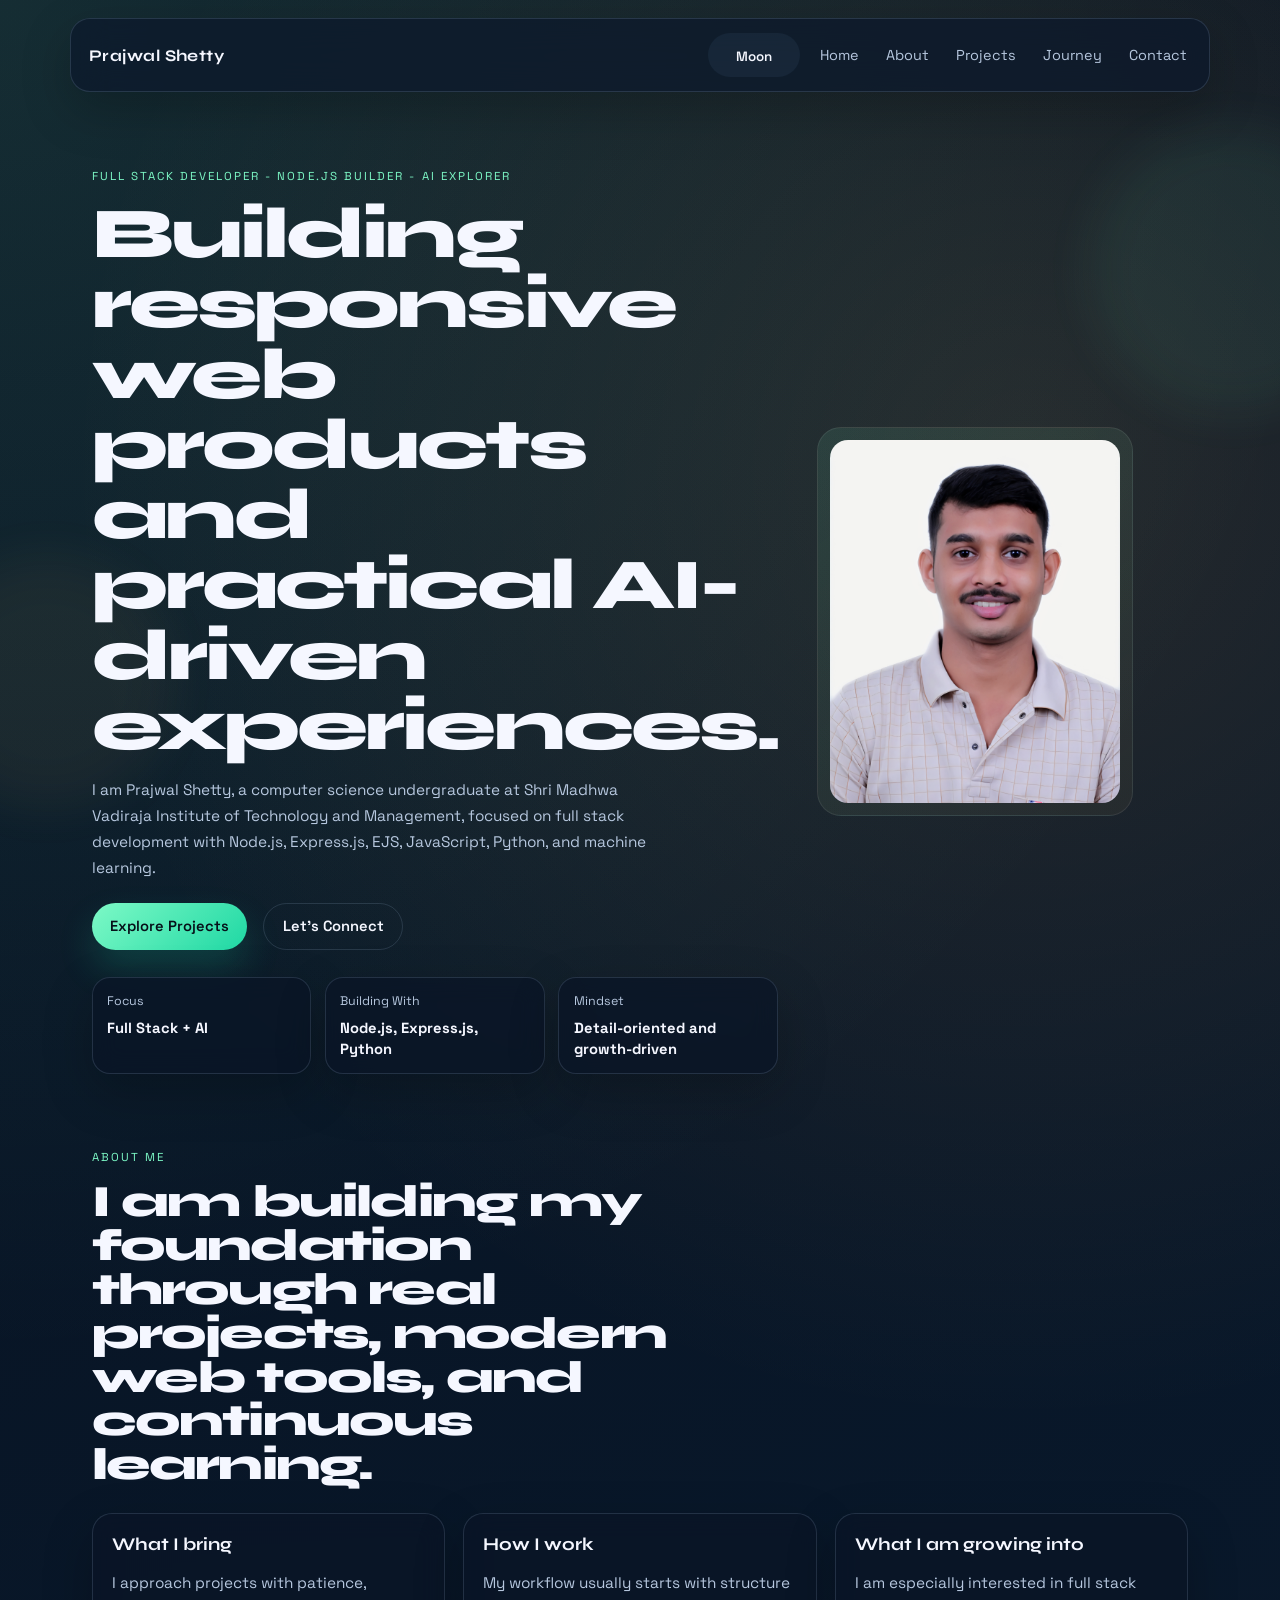
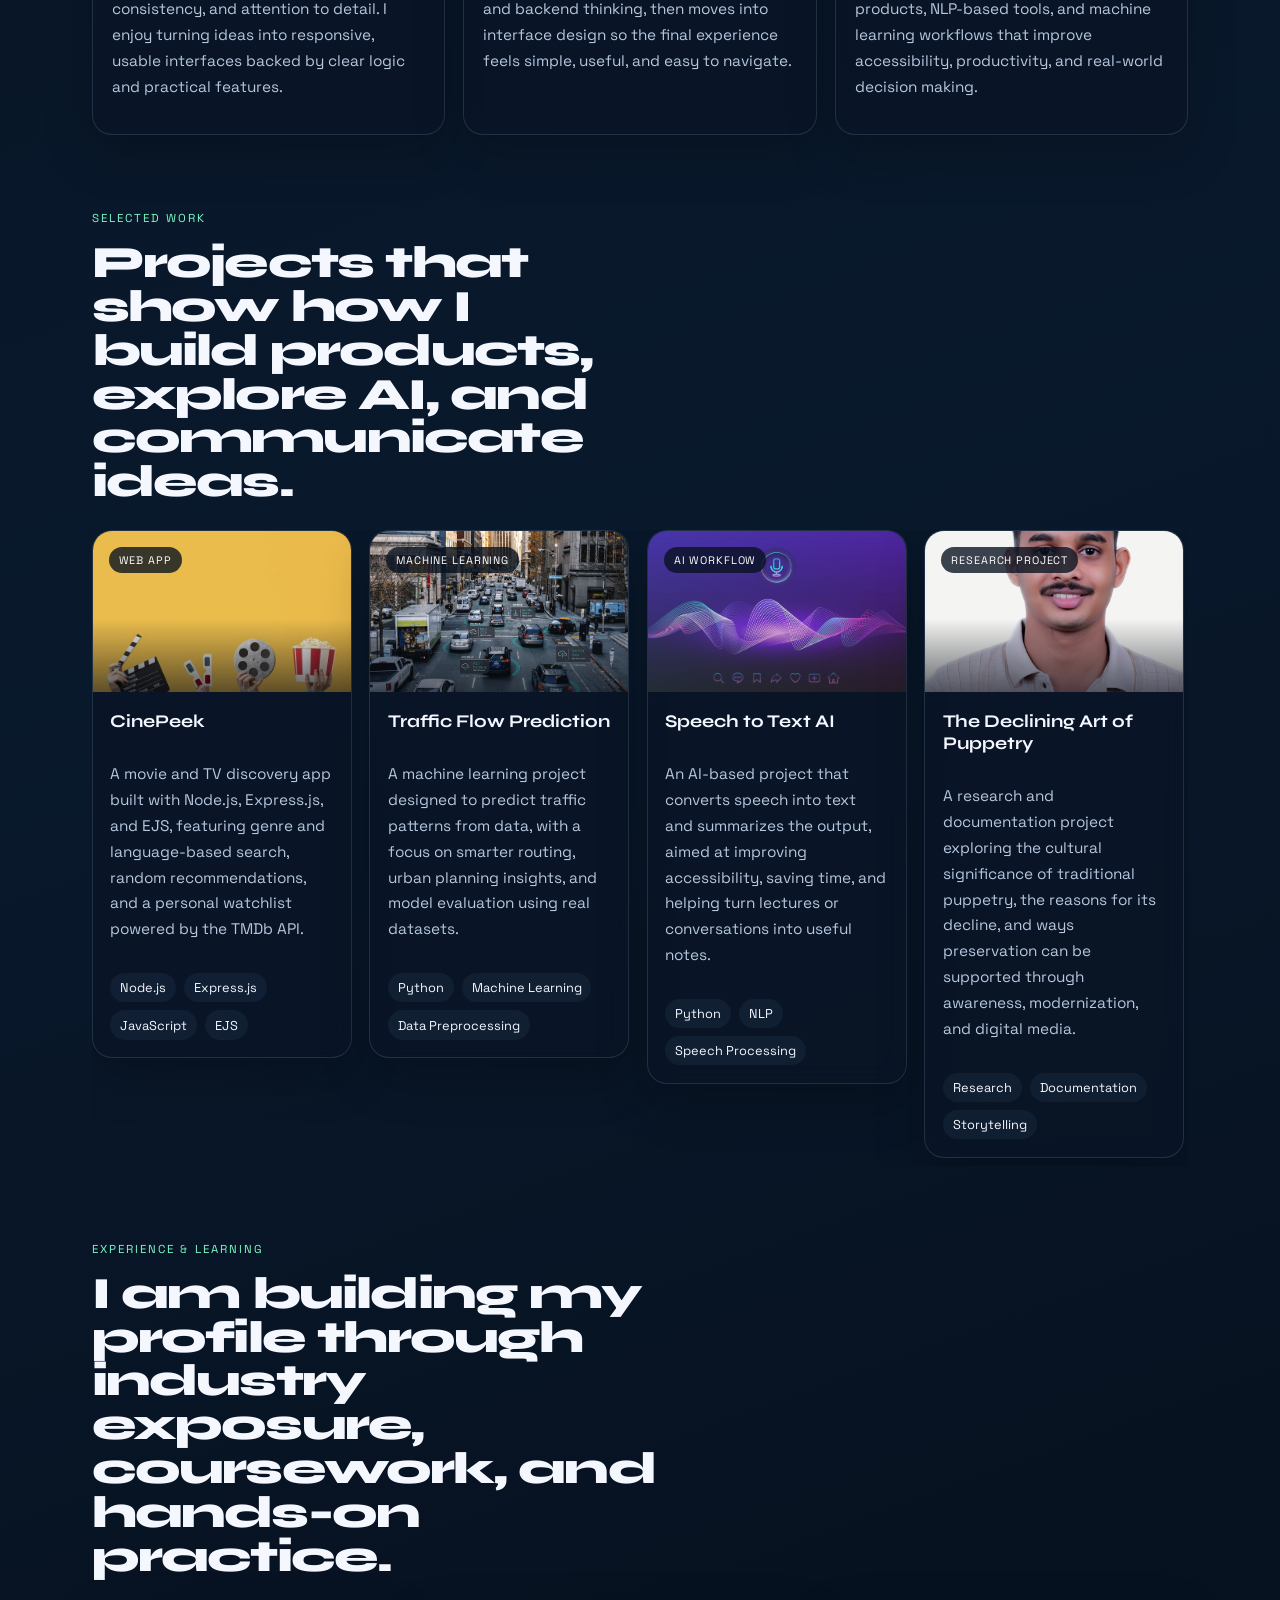
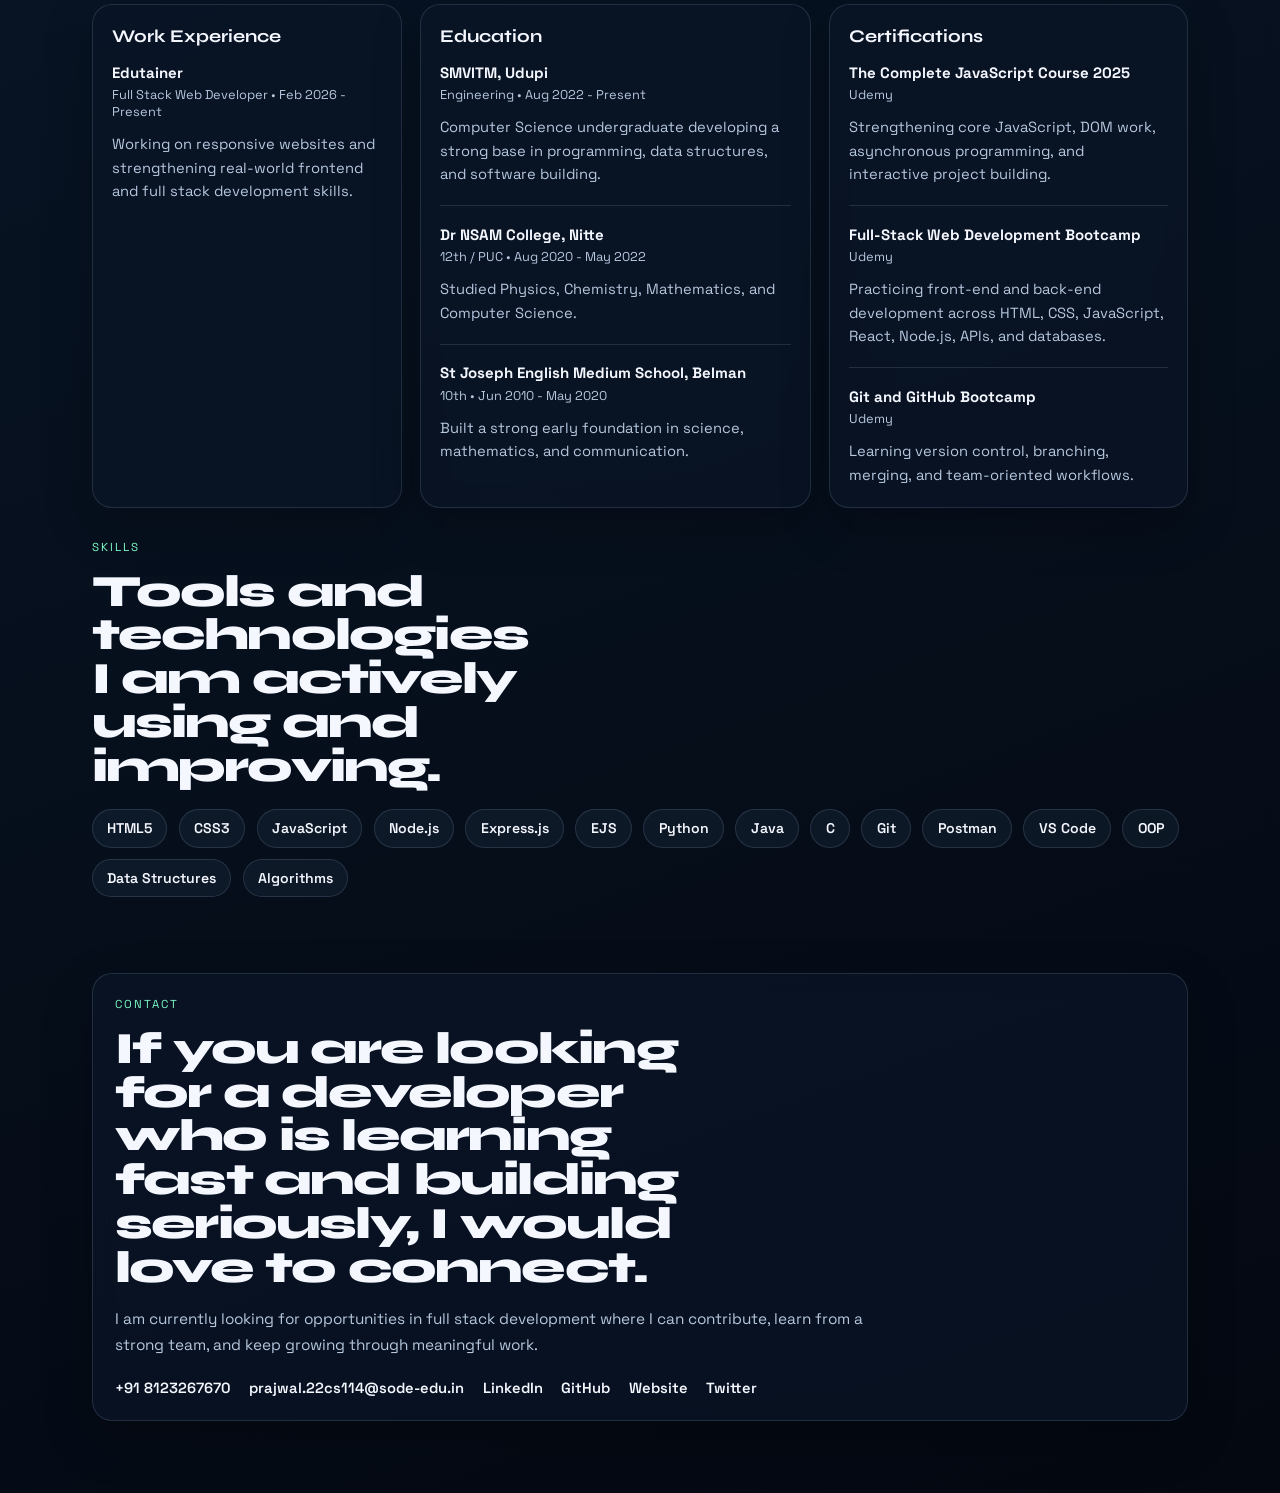
==== commit 6c99a0b8: "made responsive in mobile screens" ====
--- a/index.html
+++ b/index.html
@@ -25,22 +25,25 @@
             <nav class="navbar">
                 <a class="logo" href="#hero">Prajwal Shetty</a>
 
-                <button id="menu-toggle" class="menu-toggle" type="button" aria-label="Open navigation" aria-expanded="false" aria-controls="nav-panel">
-                    <span></span>
-                    <span></span>
-                </button>
+                <div class="nav-actions">
+                    <button id="theme-toggle" class="theme-toggle" type="button" aria-label="Toggle theme">
+                        <span class="theme-icon" aria-hidden="true">Moon</span>
+                    </button>
+
+                    <button id="menu-toggle" class="menu-toggle" type="button" aria-label="Open navigation" aria-expanded="false" aria-controls="nav-panel">
+                        <span></span>
+                        <span></span>
+                    </button>
+                </div>
 
                 <div id="nav-panel" class="nav-panel">
                     <ul class="nav-links">
                         <li><a href="#hero">Home</a></li>
                         <li><a href="#about">About</a></li>
                         <li><a href="#projects">Projects</a></li>
+                        <li><a href="#journey">Journey</a></li>
                         <li><a href="#contact">Contact</a></li>
                     </ul>
-
-                    <button id="theme-toggle" class="theme-toggle" type="button" aria-label="Toggle theme">
-                        <span class="theme-icon" aria-hidden="true">Moon</span>
-                    </button>
                 </div>
             </nav>
         </header>
@@ -48,11 +51,12 @@
         <main id="main-content">
             <section id="hero" class="hero">
                 <div class="hero-copy reveal">
-                    <p class="eyebrow">Full Stack Developer - AI Explorer - Problem Solver</p>
-                    <h1>Building thoughtful digital products with code, data, and clear design.</h1>
+                    <p class="eyebrow">Full Stack Developer - Node.js Builder - AI Explorer</p>
+                    <h1>Building responsive web products and practical AI-driven experiences.</h1>
                     <p class="hero-lead">
-                        I am Prajwal Shetty, a computer science student creating web experiences,
-                        backend systems, and machine learning projects that feel practical and human.
+                        I am Prajwal Shetty, a computer science undergraduate at Shri Madhwa Vadiraja Institute of
+                        Technology and Management, focused on full stack development with Node.js, Express.js, EJS,
+                        JavaScript, Python, and machine learning.
                     </p>
 
                     <div class="hero-actions">
@@ -63,15 +67,15 @@
                     <div class="hero-metrics">
                         <article>
                             <span>Focus</span>
-                            <strong>Backend + AI</strong>
+                            <strong>Full Stack + AI</strong>
                         </article>
                         <article>
                             <span>Building With</span>
-                            <strong>Node.js, JavaScript, ML</strong>
+                            <strong>Node.js, Express.js, Python</strong>
                         </article>
                         <article>
                             <span>Mindset</span>
-                            <strong>Clean, useful, scalable</strong>
+                            <strong>Detail-oriented and growth-driven</strong>
                         </article>
                     </div>
                 </div>
@@ -92,31 +96,31 @@
             <section id="about" class="about section">
                 <div class="section-heading reveal">
                     <p class="eyebrow">About Me</p>
-                    <h2>I like solving real problems, not just finishing assignments.</h2>
+                    <h2>I am building my foundation through real projects, modern web tools, and continuous learning.</h2>
                 </div>
 
                 <div class="about-grid">
                     <article class="about-card reveal">
-                        <h3>What I care about</h3>
+                        <h3>What I bring</h3>
                         <p>
-                            I enjoy turning messy ideas into usable products. That means thinking about performance,
-                            clarity, and whether the solution actually helps someone.
+                            I approach projects with patience, consistency, and attention to detail. I enjoy turning
+                            ideas into responsive, usable interfaces backed by clear logic and practical features.
                         </p>
                     </article>
 
                     <article class="about-card reveal reveal-delay">
-                        <h3>How I build</h3>
+                        <h3>How I work</h3>
                         <p>
-                            My projects usually begin with backend logic and data flow, then I shape the interface so
-                            the experience feels simple instead of technical.
+                            My workflow usually starts with structure and backend thinking, then moves into interface
+                            design so the final experience feels simple, useful, and easy to navigate.
                         </p>
                     </article>
 
                     <article class="about-card reveal reveal-delay-2">
-                        <h3>What I am exploring</h3>
+                        <h3>What I am growing into</h3>
                         <p>
-                            I am especially interested in AI-assisted tools, machine learning workflows, and modern web
-                            applications that combine utility with strong visual identity.
+                            I am especially interested in full stack products, NLP-based tools, and machine learning
+                            workflows that improve accessibility, productivity, and real-world decision making.
                         </p>
                     </article>
                 </div>
@@ -125,7 +129,7 @@
             <section id="projects" class="projects section">
                 <div class="section-heading reveal">
                     <p class="eyebrow">Selected Work</p>
-                    <h2>Projects that reflect how I think, build, and experiment.</h2>
+                    <h2>Projects that show how I build products, explore AI, and communicate ideas.</h2>
                 </div>
 
                 <div class="project-grid">
@@ -138,13 +142,15 @@
                         <div class="project-body">
                             <h3>CinePeek</h3>
                             <p>
-                                A movie discovery experience powered by the TMDb API, designed to make browsing,
-                                exploring, and comparing films feel fast and engaging.
+                                A movie and TV discovery app built with Node.js, Express.js, and EJS, featuring genre
+                                and language-based search, random recommendations, and a personal watchlist powered by
+                                the TMDb API.
                             </p>
                             <ul class="project-stack">
+                                <li>Node.js</li>
+                                <li>Express.js</li>
                                 <li>JavaScript</li>
-                                <li>API Integration</li>
-                                <li>Responsive UI</li>
+                                <li>EJS</li>
                             </ul>
                         </div>
                     </a>
@@ -158,13 +164,13 @@
                         <div class="project-body">
                             <h3>Traffic Flow Prediction</h3>
                             <p>
-                                A machine learning project focused on identifying traffic patterns and forecasting flow
-                                trends to support smarter route planning and urban mobility analysis.
+                                A machine learning project designed to predict traffic patterns from data, with a focus
+                                on smarter routing, urban planning insights, and model evaluation using real datasets.
                             </p>
                             <ul class="project-stack">
                                 <li>Python</li>
-                                <li>ML Models</li>
-                                <li>Data Analysis</li>
+                                <li>Machine Learning</li>
+                                <li>Data Preprocessing</li>
                             </ul>
                         </div>
                     </a>
@@ -178,16 +184,131 @@
                         <div class="project-body">
                             <h3>Speech to Text AI</h3>
                             <p>
-                                A concept-driven application for converting spoken audio into structured text with
-                                summarization, making conversations easier to review and reuse.
+                                An AI-based project that converts speech into text and summarizes the output, aimed at
+                                improving accessibility, saving time, and helping turn lectures or conversations into
+                                useful notes.
                             </p>
                             <ul class="project-stack">
+                                <li>Python</li>
+                                <li>NLP</li>
                                 <li>Speech Processing</li>
-                                <li>Summarization</li>
-                                <li>Product Thinking</li>
                             </ul>
                         </div>
                     </a>
+
+                    <a class="project-card reveal" href="./projects/declining-art-of-puppetry.html">
+                        <div class="project-image-wrap">
+                            <img src="./assets/images/PRAJWAL.jpg" alt="Placeholder visual for The Declining Art of Puppetry project"
+                                class="project-img">
+                            <span class="project-tag">Research Project</span>
+                        </div>
+                        <div class="project-body">
+                            <h3>The Declining Art of Puppetry</h3>
+                            <p>
+                                A research and documentation project exploring the cultural significance of traditional
+                                puppetry, the reasons for its decline, and ways preservation can be supported through
+                                awareness, modernization, and digital media.
+                            </p>
+                            <ul class="project-stack">
+                                <li>Research</li>
+                                <li>Documentation</li>
+                                <li>Storytelling</li>
+                            </ul>
+                        </div>
+                    </a>
+                </div>
+            </section>
+
+            <section id="journey" class="section">
+                <div class="section-heading reveal">
+                    <p class="eyebrow">Experience & Learning</p>
+                    <h2>I am building my profile through industry exposure, coursework, and hands-on practice.</h2>
+                </div>
+
+                <div class="journey-grid">
+                    <article class="info-card reveal">
+                        <h3>Work Experience</h3>
+                        <div class="info-item">
+                            <div class="info-meta">
+                                <strong>Edutainer</strong>
+                                <span>Full Stack Web Developer • Feb 2026 - Present</span>
+                            </div>
+                            <p>Working on responsive websites and strengthening real-world frontend and full stack development skills.</p>
+                        </div>
+                    </article>
+
+                    <article class="info-card reveal reveal-delay">
+                        <h3>Education</h3>
+                        <div class="info-item">
+                            <div class="info-meta">
+                                <strong>SMVITM, Udupi</strong>
+                                <span>Engineering • Aug 2022 - Present</span>
+                            </div>
+                            <p>Computer Science undergraduate developing a strong base in programming, data structures, and software building.</p>
+                        </div>
+                        <div class="info-item">
+                            <div class="info-meta">
+                                <strong>Dr NSAM College, Nitte</strong>
+                                <span>12th / PUC • Aug 2020 - May 2022</span>
+                            </div>
+                            <p>Studied Physics, Chemistry, Mathematics, and Computer Science.</p>
+                        </div>
+                        <div class="info-item">
+                            <div class="info-meta">
+                                <strong>St Joseph English Medium School, Belman</strong>
+                                <span>10th • Jun 2010 - May 2020</span>
+                            </div>
+                            <p>Built a strong early foundation in science, mathematics, and communication.</p>
+                        </div>
+                    </article>
+
+                    <article class="info-card reveal reveal-delay-2">
+                        <h3>Certifications</h3>
+                        <div class="info-item">
+                            <div class="info-meta">
+                                <strong>The Complete JavaScript Course 2025</strong>
+                                <span>Udemy</span>
+                            </div>
+                            <p>Strengthening core JavaScript, DOM work, asynchronous programming, and interactive project building.</p>
+                        </div>
+                        <div class="info-item">
+                            <div class="info-meta">
+                                <strong>Full-Stack Web Development Bootcamp</strong>
+                                <span>Udemy</span>
+                            </div>
+                            <p>Practicing front-end and back-end development across HTML, CSS, JavaScript, React, Node.js, APIs, and databases.</p>
+                        </div>
+                        <div class="info-item">
+                            <div class="info-meta">
+                                <strong>Git and GitHub Bootcamp</strong>
+                                <span>Udemy</span>
+                            </div>
+                            <p>Learning version control, branching, merging, and team-oriented workflows.</p>
+                        </div>
+                    </article>
+                </div>
+
+                <div class="section-heading reveal section-heading-compact">
+                    <p class="eyebrow">Skills</p>
+                    <h2>Tools and technologies I am actively using and improving.</h2>
+                </div>
+
+                <div class="skills-cloud reveal">
+                    <span>HTML5</span>
+                    <span>CSS3</span>
+                    <span>JavaScript</span>
+                    <span>Node.js</span>
+                    <span>Express.js</span>
+                    <span>EJS</span>
+                    <span>Python</span>
+                    <span>Java</span>
+                    <span>C</span>
+                    <span>Git</span>
+                    <span>Postman</span>
+                    <span>VS Code</span>
+                    <span>OOP</span>
+                    <span>Data Structures</span>
+                    <span>Algorithms</span>
                 </div>
             </section>
 
@@ -195,20 +316,21 @@
                 <div class="contact-shell reveal">
                     <div class="section-heading">
                         <p class="eyebrow">Contact</p>
-                        <h2>If you want to build something meaningful, I would love to talk.</h2>
+                        <h2>If you are looking for a developer who is learning fast and building seriously, I would love to connect.</h2>
                     </div>
 
                     <p class="contact-copy">
-                        I am open to internships, collaborations, and conversations about full stack development,
-                        backend systems, and AI-driven product ideas.
+                        I am currently looking for opportunities in full stack development where I can contribute,
+                        learn from a strong team, and keep growing through meaningful work.
                     </p>
 
                     <div class="contact-list">
+                        <a href="tel:+918123267670">+91 8123267670</a>
                         <a href="mailto:prajwal.22cs114@sode-edu.in">prajwal.22cs114@sode-edu.in</a>
-                        <!-- <span>LinkedIn and GitHub links can be added next.</span> -->
                         <a href="https://www.linkedin.com/in/prajwal-shetty-4499332a7">LinkedIn</a>
                         <a href="https://github.com/PrajwalShetty-114">GitHub</a>
-
+                        <a href="#">Website</a>
+                        <a href="#">Twitter</a>
                     </div>
                 </div>
             </section>
--- a/style.css
+++ b/style.css
@@ -146,9 +146,9 @@
 }
 
 .navbar {
-  max-width: 1200px;
+  max-width: 1140px;
   margin: 0 auto;
-  padding: 1rem 1.25rem;
+  padding: 0.9rem 1.1rem;
   border: 1px solid var(--line);
   border-radius: 20px;
   background: var(--bg-elevated);
@@ -162,7 +162,7 @@
 
 .logo {
   font-family: "Syne", sans-serif;
-  font-size: 1.15rem;
+  font-size: 1.02rem;
   font-weight: 700;
   letter-spacing: 0.03em;
 }
@@ -171,6 +171,13 @@
   display: flex;
   align-items: center;
   gap: 1rem;
+}
+
+.nav-actions {
+  display: flex;
+  align-items: center;
+  gap: 0.7rem;
+  margin-left: auto;
 }
 
 .nav-links {
@@ -185,7 +192,7 @@
 .nav-links a {
   position: relative;
   color: var(--muted);
-  font-size: 0.96rem;
+  font-size: 0.9rem;
   padding: 0.15rem 0.25rem;
 }
 
@@ -221,7 +228,7 @@
 
 .theme-toggle {
   min-width: 5.75rem;
-  padding: 0.8rem 1rem;
+  padding: 0.72rem 0.9rem;
   border-radius: 999px;
   background: var(--bg-soft);
   color: var(--text);
@@ -236,7 +243,7 @@
 }
 
 .theme-icon {
-  font-size: 0.92rem;
+  font-size: 0.84rem;
   font-weight: 600;
 }
 
@@ -261,29 +268,29 @@
 }
 
 main {
-  max-width: 1200px;
+  max-width: 1140px;
   margin: 0 auto;
-  padding: 2.4rem clamp(1rem, 3vw, 1.5rem) 5rem;
+  padding: 2rem clamp(0.95rem, 2.8vw, 1.35rem) 4.5rem;
 }
 
 .section {
-  padding-top: 5.5rem;
+  padding-top: 4.75rem;
 }
 
 .hero {
   min-height: calc(100vh - 6rem);
   display: grid;
   grid-template-columns: 1.15fr 0.85fr;
-  gap: 3rem;
+  gap: 2.4rem;
   align-items: center;
-  padding-top: 3.5rem;
+  padding-top: 2.8rem;
 }
 
 .eyebrow {
   margin: 0 0 1rem;
   text-transform: uppercase;
   letter-spacing: 0.18em;
-  font-size: 0.78rem;
+  font-size: 0.72rem;
   color: var(--accent);
 }
 
@@ -297,7 +304,7 @@
 }
 
 .hero h1 {
-  font-size: clamp(3.2rem, 7vw, 6.1rem);
+  font-size: clamp(2.8rem, 5.6vw, 4.8rem);
   max-width: 11ch;
   text-wrap: balance;
 }
@@ -305,32 +312,34 @@
 .hero-lead,
 .about-card p,
 .project-body p,
-.contact-copy {
+.contact-copy,
+.project-page-copy {
   color: var(--muted);
-  line-height: 1.75;
-  font-size: 1.02rem;
+  line-height: 1.68;
+  font-size: 0.96rem;
 }
 
 .hero-lead {
   max-width: 58ch;
-  margin: 1.25rem 0 0;
+  margin: 1rem 0 0;
 }
 
 .hero-actions {
   display: flex;
   flex-wrap: wrap;
   gap: 1rem;
-  margin-top: 1.75rem;
+  margin-top: 1.4rem;
 }
 
 .btn {
   display: inline-flex;
   align-items: center;
   justify-content: center;
-  min-height: 3.15rem;
-  padding: 0.85rem 1.3rem;
+  min-height: 2.95rem;
+  padding: 0.78rem 1.15rem;
   border-radius: 999px;
-  font-weight: 700;
+  font-weight: 600;
+  font-size: 0.92rem;
   transition: transform 0.25s ease, box-shadow 0.25s ease, background 0.25s ease;
 }
 
@@ -354,8 +363,8 @@
 .hero-metrics {
   display: grid;
   grid-template-columns: repeat(3, minmax(0, 1fr));
-  gap: 1rem;
-  margin-top: 2rem;
+  gap: 0.85rem;
+  margin-top: 1.7rem;
 }
 
 .hero-metrics article,
@@ -371,36 +380,39 @@
 }
 
 .hero-metrics article {
-  padding: 1rem;
-  border-radius: 20px;
+  padding: 0.9rem;
+  border-radius: 18px;
 }
 
 .hero-metrics span {
   display: block;
   color: var(--muted);
-  font-size: 0.84rem;
+  font-size: 0.78rem;
   margin-bottom: 0.5rem;
 }
 
 .hero-metrics strong {
-  font-size: 1rem;
+  font-size: 0.92rem;
 }
 
 .hero-visual {
   position: relative;
-  min-height: 34rem;
+  min-height: 30rem;
   display: flex;
   align-items: center;
   justify-content: center;
+  width: 100%;
+  overflow: hidden;
 }
 
 .portrait-card {
   position: relative;
   width: min(100%, 28rem);
-  border-radius: 28px;
-  padding: 0.9rem;
+  border-radius: 24px;
+  padding: 0.75rem;
   background: linear-gradient(145deg, rgba(125, 249, 198, 0.1), rgba(255, 200, 110, 0.05));
   border: 1px solid rgba(255, 255, 255, 0.08);
+  margin-inline: auto;
 }
 
 .portrait-glow {
@@ -417,7 +429,7 @@
   z-index: 1;
   aspect-ratio: 4 / 5;
   object-fit: cover;
-  border-radius: 22px;
+  border-radius: 18px;
 }
 
 .floating-panel {
@@ -448,19 +460,20 @@
 }
 
 .section-heading {
-  max-width: 40rem;
+  max-width: 36rem;
 }
 
 .section-heading h2 {
-  font-size: clamp(2.2rem, 4vw, 3.6rem);
+  font-size: clamp(1.9rem, 3.5vw, 2.9rem);
   text-wrap: balance;
 }
 
 .about-grid,
-.project-grid {
+.project-grid,
+.journey-grid {
   display: grid;
-  gap: 1.35rem;
-  margin-top: 2rem;
+  gap: 1.1rem;
+  margin-top: 1.6rem;
 }
 
 .about-grid {
@@ -469,22 +482,23 @@
 
 .about-card,
 .project-card {
-  border-radius: 24px;
+  border-radius: 20px;
 }
 
 .about-card {
-  padding: 1.5rem;
+  padding: 1.2rem;
 }
 
 .about-card h3,
 .project-body h3 {
   margin: 0 0 0.9rem;
   font-family: "Syne", sans-serif;
-  font-size: 1.35rem;
+  font-size: 1.12rem;
 }
 
 .project-grid {
-  grid-template-columns: repeat(3, minmax(0, 1fr));
+  grid-template-columns: repeat(2, minmax(0, 1fr));
+  align-items: start;
 }
 
 .project-card {
@@ -493,11 +507,12 @@
   flex-direction: column;
   position: relative;
   transition: transform 0.3s ease, border-color 0.3s ease, box-shadow 0.3s ease;
+  min-width: 0;
 }
 
 .project-image-wrap {
   position: relative;
-  aspect-ratio: 4 / 3;
+  aspect-ratio: 16 / 10;
   overflow: hidden;
 }
 
@@ -525,9 +540,9 @@
 
 .project-card:hover,
 .project-card:focus-visible {
-  transform: translateY(-6px);
+  transform: translateY(-4px);
   border-color: rgba(125, 249, 198, 0.3);
-  box-shadow: 0 22px 52px rgba(0, 0, 0, 0.26);
+  box-shadow: 0 16px 38px rgba(0, 0, 0, 0.22);
 }
 
 .project-card:hover .project-img,
@@ -540,61 +555,130 @@
   top: 1rem;
   left: 1rem;
   z-index: 2;
-  padding: 0.45rem 0.75rem;
+  padding: 0.38rem 0.62rem;
   border-radius: 999px;
   background: rgba(7, 17, 31, 0.78);
   color: white;
-  font-size: 0.78rem;
+  font-size: 0.68rem;
   letter-spacing: 0.08em;
   text-transform: uppercase;
 }
 
 .project-body {
-  padding: 1.5rem;
+  padding: 1.1rem;
   display: flex;
   flex: 1;
   flex-direction: column;
 }
 
-.project-stack {
-  list-style: none;
+.journey-grid {
+  grid-template-columns: repeat(3, minmax(0, 1fr));
+}
+
+.info-card {
+  border: 1px solid var(--line);
+  border-radius: 20px;
+  background: var(--bg-card);
+  backdrop-filter: blur(12px);
+  box-shadow: var(--shadow);
+  padding: 1.2rem;
+}
+
+.info-card h3 {
+  margin: 0 0 1rem;
+  font-family: "Syne", sans-serif;
+  font-size: 1.12rem;
+}
+
+.info-item + .info-item {
+  margin-top: 1.15rem;
+  padding-top: 1.15rem;
+  border-top: 1px solid var(--line);
+}
+
+.info-meta {
+  display: flex;
+  flex-direction: column;
+  gap: 0.3rem;
+}
+
+.info-meta strong {
+  font-size: 0.94rem;
+}
+
+.info-meta span {
+  color: var(--muted);
+  font-size: 0.8rem;
+}
+
+.info-item p {
+  margin: 0.8rem 0 0;
+  color: var(--muted);
+  line-height: 1.6;
+  font-size: 0.92rem;
+}
+
+.section-heading-compact {
+  margin-top: 2rem;
+}
+
+.skills-cloud {
   display: flex;
   flex-wrap: wrap;
-  gap: 0.6rem;
-  margin: 1.4rem 0 0;
-  padding: 0;
-}
-
-.project-stack li {
-  padding: 0.45rem 0.75rem;
+  gap: 0.7rem;
+  margin-top: 1.25rem;
+}
+
+.skills-cloud span {
+  padding: 0.58rem 0.9rem;
+  border: 1px solid var(--line);
   border-radius: 999px;
   background: var(--bg-soft);
   color: var(--text);
+  font-weight: 600;
   font-size: 0.88rem;
 }
 
+.project-stack {
+  list-style: none;
+  display: flex;
+  flex-wrap: wrap;
+  gap: 0.5rem;
+  margin: 1rem 0 0;
+  padding: 0;
+}
+
+.project-stack li {
+  padding: 0.38rem 0.62rem;
+  border-radius: 999px;
+  background: var(--bg-soft);
+  color: var(--text);
+  font-size: 0.8rem;
+}
+
 .contact-shell {
-  padding: 1.8rem;
-  border-radius: 24px;
+  padding: 1.4rem;
+  border-radius: 20px;
 }
 
 .contact-copy {
   max-width: 48rem;
-  margin: 1.25rem 0 0;
+  margin: 1rem 0 0;
 }
 
 .contact-list {
   display: flex;
   flex-wrap: wrap;
-  gap: 1rem 1.5rem;
-  margin-top: 1.8rem;
+  gap: 0.85rem 1.15rem;
+  margin-top: 1.35rem;
   color: var(--muted);
 }
 
 .contact-list a {
   color: var(--text);
-  font-weight: 700;
+  font-weight: 600;
   overflow-wrap: anywhere;
+  font-size: 0.92rem;
 }
 
 .project-page {
@@ -606,7 +690,7 @@
 
 .project-page-shell {
   width: min(100%, 820px);
-  padding: clamp(1.5rem, 4vw, 2.5rem);
+  padding: clamp(1.25rem, 3vw, 2rem);
   border: 1px solid var(--line);
   border-radius: 28px;
   background: var(--bg-card);
@@ -616,7 +700,7 @@
 .project-page-shell h1 {
   margin: 0;
   font-family: "Syne", sans-serif;
-  font-size: clamp(2.4rem, 7vw, 4.5rem);
+  font-size: clamp(2rem, 5vw, 3.4rem);
   line-height: 1;
 }
 
@@ -633,11 +717,12 @@
   align-items: center;
   justify-content: center;
   margin-bottom: 1.25rem;
-  padding: 0.75rem 1rem;
+  padding: 0.65rem 0.9rem;
   border: 1px solid var(--line);
   border-radius: 999px;
   background: var(--bg-soft);
-  font-weight: 700;
+  font-weight: 600;
+  font-size: 0.9rem;
 }
 
 .reveal {
@@ -659,33 +744,75 @@
   transform: translateY(0);
 }
 
+@media (min-width: 1200px) {
+  .project-grid {
+    display: grid;
+    grid-auto-flow: column;
+    grid-auto-columns: minmax(240px, 260px);
+    grid-template-columns: none;
+    overflow-x: auto;
+    overflow-y: hidden;
+    padding-bottom: 0.5rem;
+    scroll-snap-type: x proximity;
+    scrollbar-width: none;
+    -ms-overflow-style: none;
+  }
+
+  .project-grid::-webkit-scrollbar {
+    display: none;
+  }
+
+  .project-card {
+    scroll-snap-align: start;
+  }
+
+  .journey-grid {
+    grid-template-columns: 0.95fr 1.2fr 1.1fr;
+  }
+}
+
+@media (max-width: 1100px) {
+  .hero {
+    grid-template-columns: 1.05fr 0.95fr;
+    gap: 2rem;
+  }
+
+  .project-grid {
+    grid-template-columns: repeat(2, minmax(0, 1fr));
+  }
+}
+
 @media (max-width: 980px) {
   .hero,
   .about-grid,
-  .project-grid {
+  .journey-grid {
     grid-template-columns: 1fr;
   }
 
   .hero {
     min-height: auto;
-    gap: 3rem;
-    padding-top: 2rem;
+    gap: 2.2rem;
+    padding-top: 1.6rem;
   }
 
   .hero h1 {
     max-width: 12ch;
   }
 
+  .project-grid {
+    grid-template-columns: repeat(2, minmax(0, 1fr));
+  }
+
   .hero-metrics {
     grid-template-columns: 1fr;
   }
 
   .hero-visual {
-    min-height: 30rem;
+    min-height: 24rem;
   }
 
   .section {
-    padding-top: 4.75rem;
+    padding-top: 4.2rem;
   }
 }
 
@@ -695,12 +822,17 @@
   }
 
   .hero {
-    gap: 2.25rem;
-    padding-top: 2rem;
+    gap: 1.9rem;
+    padding-top: 1.5rem;
   }
 
   .hero-metrics {
     grid-template-columns: repeat(2, minmax(0, 1fr));
+  }
+
+  .project-grid {
+    grid-template-columns: 1fr;
+    overflow: visible;
   }
 
   .contact-list {
@@ -711,13 +843,12 @@
 
 @media (max-width: 760px) {
   .navbar {
-    align-items: flex-start;
+    align-items: center;
     flex-wrap: wrap;
   }
 
   .menu-toggle {
     display: inline-flex;
-    order: 2;
   }
 
   .nav-panel {
@@ -727,6 +858,7 @@
     align-items: stretch;
     gap: 1rem;
     padding-top: 0.6rem;
+    order: 3;
   }
 
   .nav-panel.open {
@@ -739,22 +871,19 @@
     gap: 0.9rem;
   }
 
-  .theme-toggle {
-    width: 100%;
-  }
-
   .hero h1 {
-    font-size: clamp(2.8rem, 14vw, 4.1rem);
+    font-size: clamp(2.35rem, 11vw, 3.4rem);
     max-width: none;
   }
 
   .hero-visual {
     min-height: 0;
+    padding-inline: 0;
   }
 
   .portrait-card {
-    width: 100%;
-    max-width: 28rem;
+    width: min(100%, 24rem);
+    max-width: 24rem;
     margin-inline: auto;
   }
 
@@ -769,7 +898,7 @@
   }
 
   .contact-shell {
-    padding: 1.5rem;
+    padding: 1.2rem;
   }
 
 }
@@ -789,11 +918,11 @@
   }
 
   .section {
-    padding-top: 4rem;
+    padding-top: 3.5rem;
   }
 
   .hero {
-    gap: 1.75rem;
+    gap: 1.4rem;
   }
 
   .eyebrow {
@@ -804,9 +933,10 @@
   .hero-lead,
   .about-card p,
   .project-body p,
-  .contact-copy {
-    font-size: 0.98rem;
-    line-height: 1.65;
+  .contact-copy,
+  .project-page-copy {
+    font-size: 0.9rem;
+    line-height: 1.58;
   }
 
   .hero-actions {
@@ -818,15 +948,30 @@
     width: 100%;
   }
 
+  .nav-actions {
+    width: 100%;
+    justify-content: space-between;
+  }
+
+  .menu-toggle {
+    flex: 0 0 auto;
+  }
+
+  .theme-toggle {
+    width: auto;
+    min-width: 5rem;
+  }
+
   .hero-metrics {
     grid-template-columns: 1fr;
   }
 
   .hero-metrics article,
   .about-card,
+  .info-card,
   .project-body,
   .contact-shell {
-    padding: 1.15rem;
+    padding: 1rem;
   }
 
   .project-tag {
@@ -834,16 +979,21 @@
     left: 0.75rem;
     font-size: 0.72rem;
   }
+
+  .portrait-card {
+    width: min(100%, 20rem);
+    max-width: 20rem;
+  }
 }
 
 @media (min-width: 1400px) {
   .navbar,
   main {
-    max-width: 1320px;
+    max-width: 1220px;
   }
 
   .hero {
     grid-template-columns: 1.1fr 0.9fr;
-    gap: 4rem;
-  }
-}
+    gap: 3rem;
+  }
+}
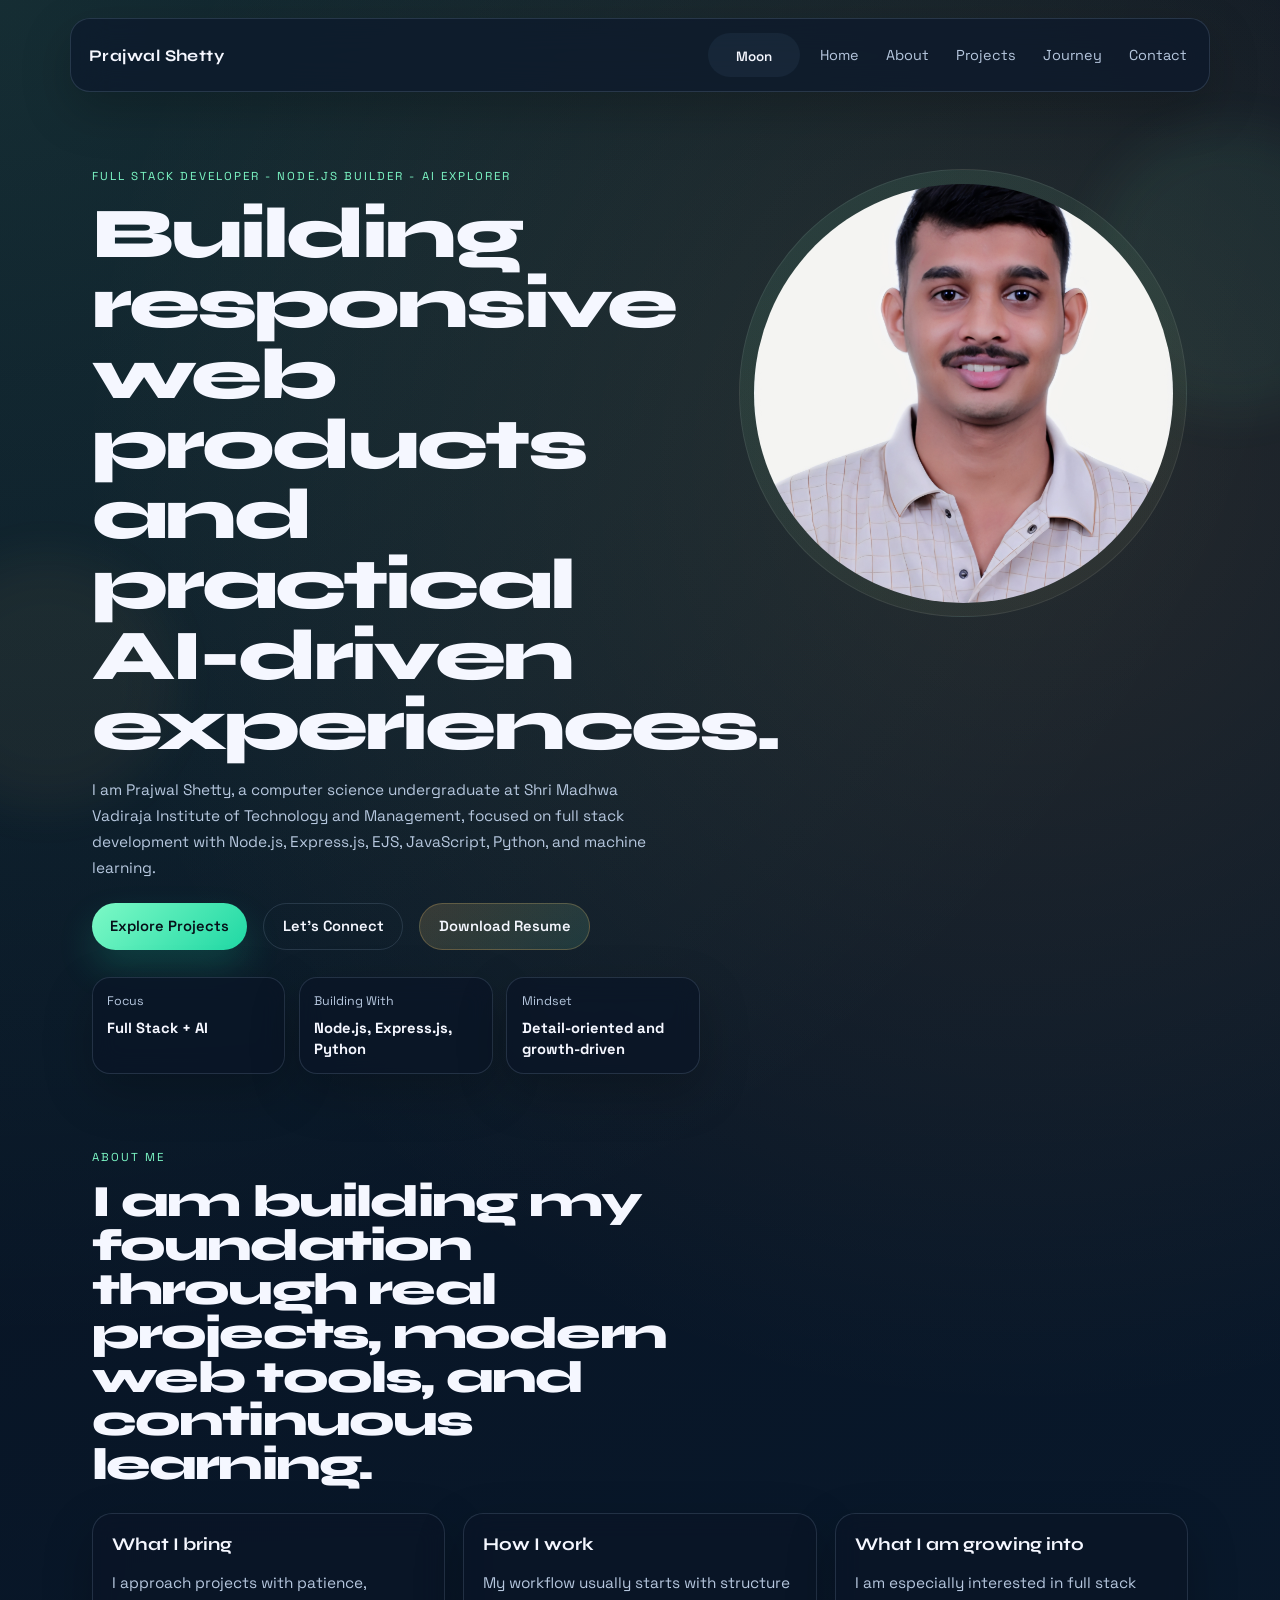
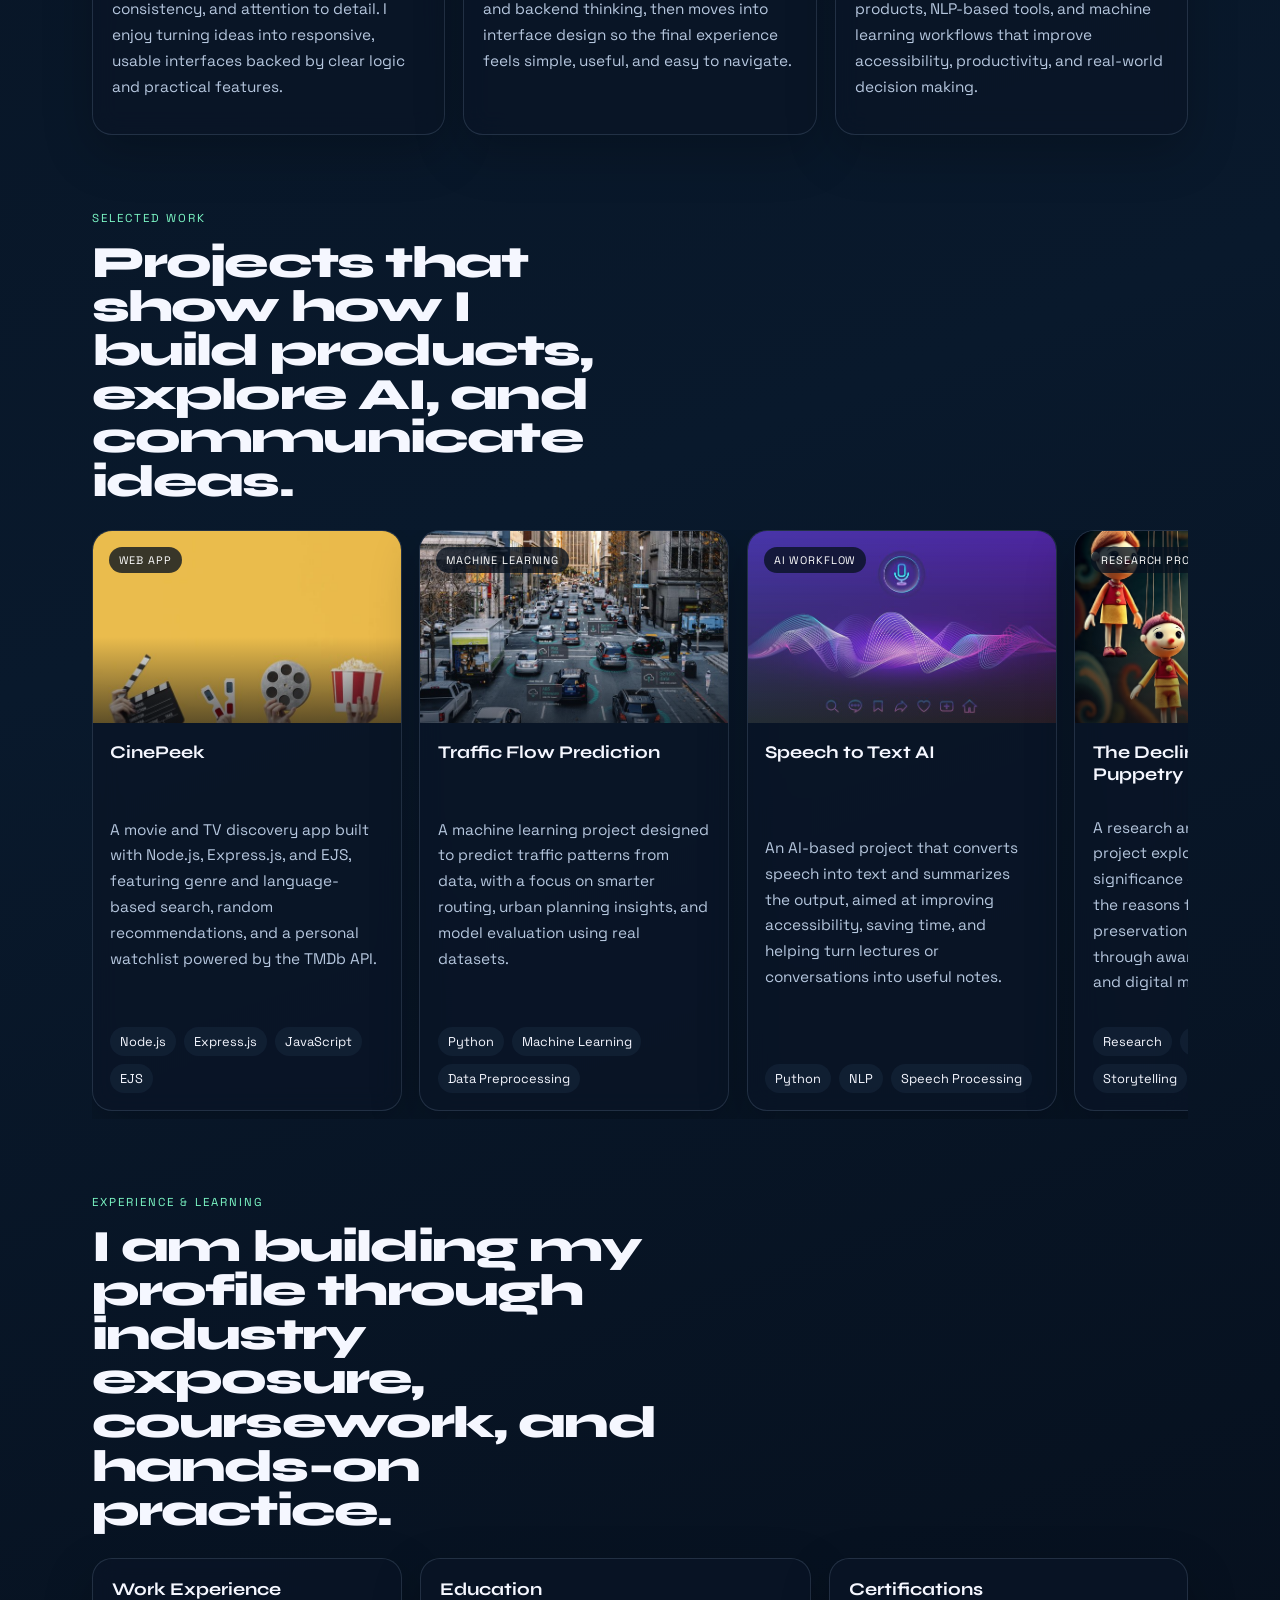
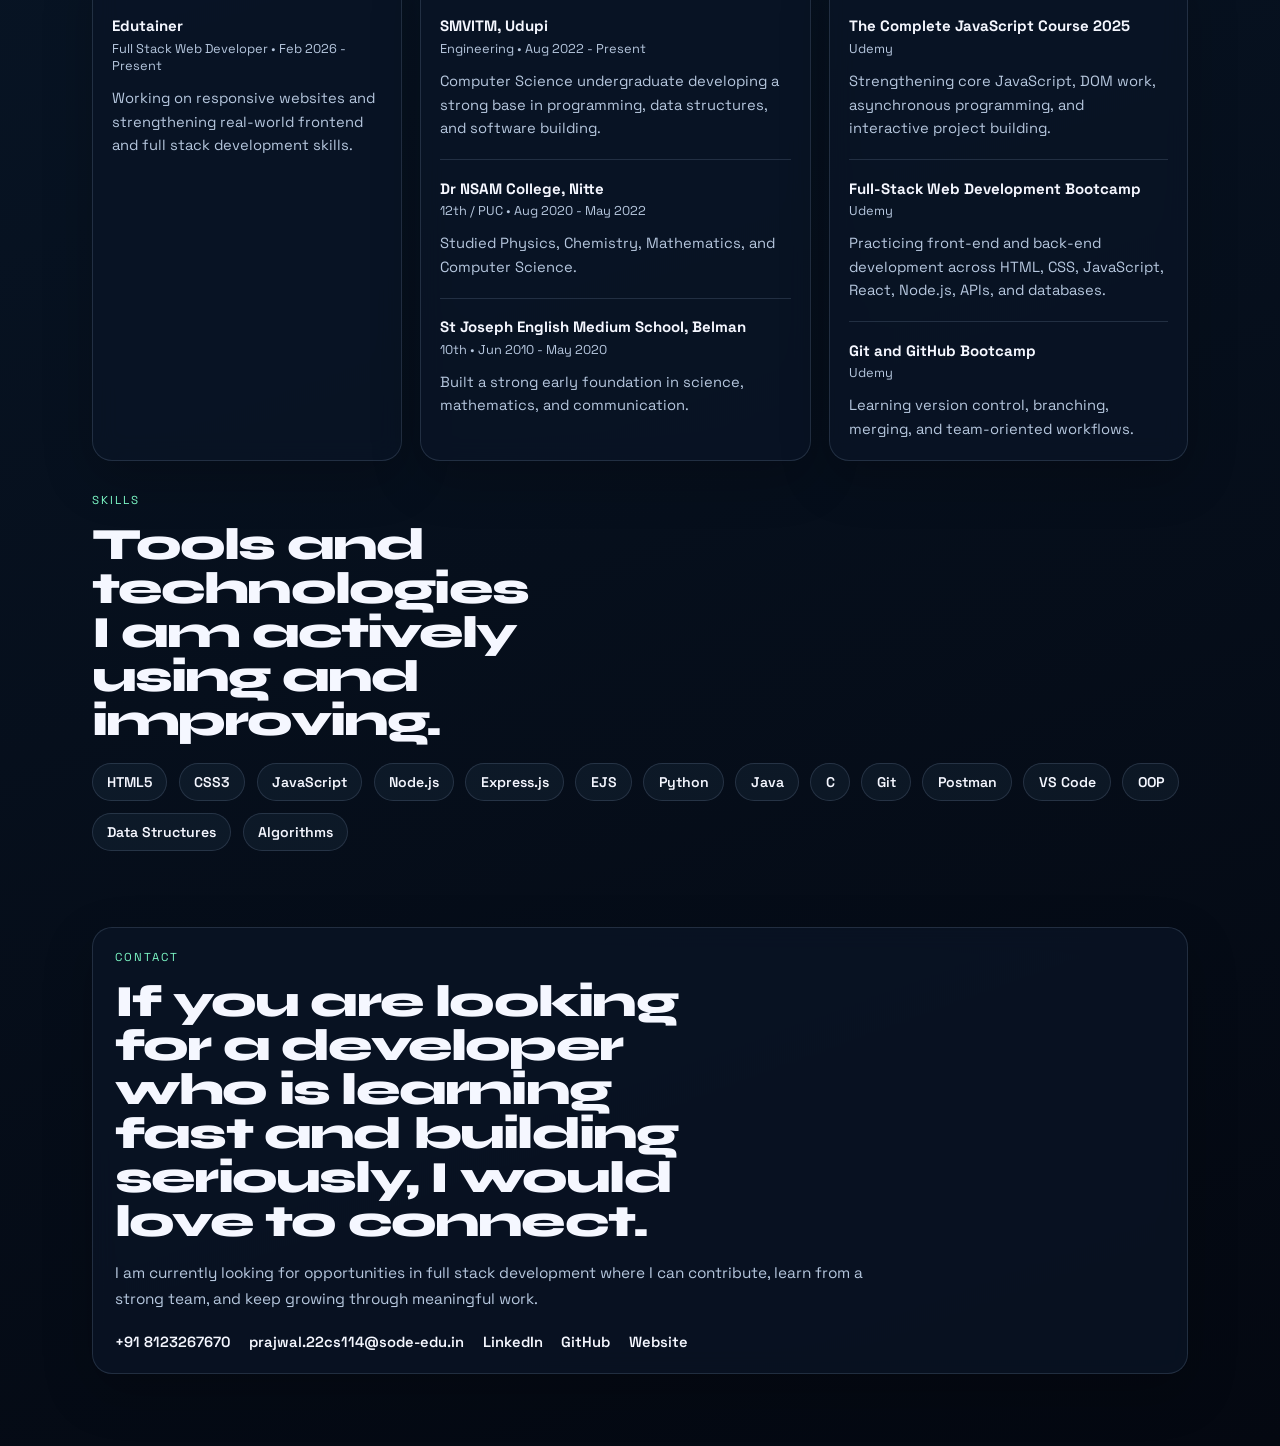
==== commit 4202bbb5: "Added download option" ====
--- a/index.html
+++ b/index.html
@@ -62,6 +62,7 @@
                     <div class="hero-actions">
                         <a class="btn btn-primary" href="#projects">Explore Projects</a>
                         <a class="btn btn-secondary" href="#contact">Let's Connect</a>
+                        <a class="btn btn-resume" href="./Prajwal-Shetty-Resume.pdf" download="Prajwal-Shetty-Resume.pdf">Download Resume</a>
                     </div>
 
                     <div class="hero-metrics">
@@ -198,7 +199,7 @@
 
                     <a class="project-card reveal" href="./projects/declining-art-of-puppetry.html">
                         <div class="project-image-wrap">
-                            <img src="./assets/images/PRAJWAL.jpg" alt="Placeholder visual for The Declining Art of Puppetry project"
+                            <img src="./assets/images/DecliningArtOfPuppetry.jpeg" alt="Placeholder visual for The Declining Art of Puppetry project"
                                 class="project-img">
                             <span class="project-tag">Research Project</span>
                         </div>
@@ -330,7 +331,6 @@
                         <a href="https://www.linkedin.com/in/prajwal-shetty-4499332a7">LinkedIn</a>
                         <a href="https://github.com/PrajwalShetty-114">GitHub</a>
                         <a href="#">Website</a>
-                        <a href="#">Twitter</a>
                     </div>
                 </div>
             </section>
--- a/style.css
+++ b/style.css
@@ -286,6 +286,10 @@
   padding-top: 2.8rem;
 }
 
+.hero-copy {
+  min-width: 0;
+}
+
 .eyebrow {
   margin: 0 0 1rem;
   text-transform: uppercase;
@@ -322,6 +326,7 @@
 .hero-lead {
   max-width: 58ch;
   margin: 1rem 0 0;
+  overflow-wrap: anywhere;
 }
 
 .hero-actions {
@@ -329,6 +334,7 @@
   flex-wrap: wrap;
   gap: 1rem;
   margin-top: 1.4rem;
+  min-width: 0;
 }
 
 .btn {
@@ -360,11 +366,34 @@
   border: 1px solid var(--line);
 }
 
+.btn-resume {
+  position: relative;
+  background: linear-gradient(135deg, rgba(255, 200, 110, 0.16), rgba(125, 249, 198, 0.12));
+  color: var(--text);
+  border: 1px solid rgba(255, 200, 110, 0.24);
+  overflow: hidden;
+}
+
+.btn-resume::before {
+  content: "";
+  position: absolute;
+  inset: 0;
+  background: linear-gradient(120deg, transparent 20%, rgba(255, 255, 255, 0.16) 50%, transparent 80%);
+  transform: translateX(-120%);
+  transition: transform 0.5s ease;
+}
+
+.btn-resume:hover::before,
+.btn-resume:focus-visible::before {
+  transform: translateX(120%);
+}
+
 .hero-metrics {
   display: grid;
   grid-template-columns: repeat(3, minmax(0, 1fr));
   gap: 0.85rem;
   margin-top: 1.7rem;
+  min-width: 0;
 }
 
 .hero-metrics article,
@@ -399,26 +428,29 @@
   position: relative;
   min-height: 30rem;
   display: flex;
-  align-items: center;
+  align-items: flex-start;
   justify-content: center;
   width: 100%;
   overflow: hidden;
+  align-self: start;
 }
 
 .portrait-card {
   position: relative;
   width: min(100%, 28rem);
-  border-radius: 24px;
-  padding: 0.75rem;
+  aspect-ratio: 1 / 1;
+  border-radius: 50%;
+  padding: 0.85rem;
   background: linear-gradient(145deg, rgba(125, 249, 198, 0.1), rgba(255, 200, 110, 0.05));
   border: 1px solid rgba(255, 255, 255, 0.08);
   margin-inline: auto;
+  overflow: hidden;
 }
 
 .portrait-glow {
   position: absolute;
-  inset: 18% 12% auto;
-  height: 10rem;
+  inset: 20% 14% auto;
+  height: 12rem;
   background: radial-gradient(circle, rgba(125, 249, 198, 0.22), transparent 70%);
   filter: blur(14px);
   z-index: 0;
@@ -427,9 +459,9 @@
 .profile-pic {
   position: relative;
   z-index: 1;
-  aspect-ratio: 4 / 5;
+  aspect-ratio: 1 / 1;
   object-fit: cover;
-  border-radius: 18px;
+  border-radius: 50%;
 }
 
 .floating-panel {
@@ -508,6 +540,7 @@
   position: relative;
   transition: transform 0.3s ease, border-color 0.3s ease, box-shadow 0.3s ease;
   min-width: 0;
+  height: 100%;
 }
 
 .project-image-wrap {
@@ -569,6 +602,7 @@
   display: flex;
   flex: 1;
   flex-direction: column;
+  justify-content: space-between;
 }
 
 .journey-grid {
@@ -748,7 +782,7 @@
   .project-grid {
     display: grid;
     grid-auto-flow: column;
-    grid-auto-columns: minmax(240px, 260px);
+    grid-auto-columns: minmax(310px, 360px);
     grid-template-columns: none;
     overflow-x: auto;
     overflow-y: hidden;
@@ -764,6 +798,7 @@
 
   .project-card {
     scroll-snap-align: start;
+    min-height: 100%;
   }
 
   .journey-grid {
@@ -775,6 +810,10 @@
   .hero {
     grid-template-columns: 1.05fr 0.95fr;
     gap: 2rem;
+  }
+
+  .hero-visual {
+    transform: translateY(-2.5rem);
   }
 
   .project-grid {
@@ -809,6 +848,8 @@
 
   .hero-visual {
     min-height: 24rem;
+    transform: none;
+    align-self: start;
   }
 
   .section {
@@ -874,11 +915,14 @@
   .hero h1 {
     font-size: clamp(2.35rem, 11vw, 3.4rem);
     max-width: none;
+    overflow-wrap: anywhere;
   }
 
   .hero-visual {
     min-height: 0;
     padding-inline: 0;
+    display: flex;
+    justify-content: center;
   }
 
   .portrait-card {
@@ -893,10 +937,6 @@
     margin-top: 1rem;
   }
 
-  .hero-visual {
-    display: block;
-  }
-
   .contact-shell {
     padding: 1.2rem;
   }
@@ -925,9 +965,15 @@
     gap: 1.4rem;
   }
 
+  .hero-copy,
+  .hero-copy > * {
+    max-width: 100%;
+  }
+
   .eyebrow {
     letter-spacing: 0.14em;
     font-size: 0.72rem;
+    overflow-wrap: anywhere;
   }
 
   .hero-lead,
@@ -966,6 +1012,10 @@
     grid-template-columns: 1fr;
   }
 
+  .hero-visual {
+    justify-content: center;
+  }
+
   .hero-metrics article,
   .about-card,
   .info-card,
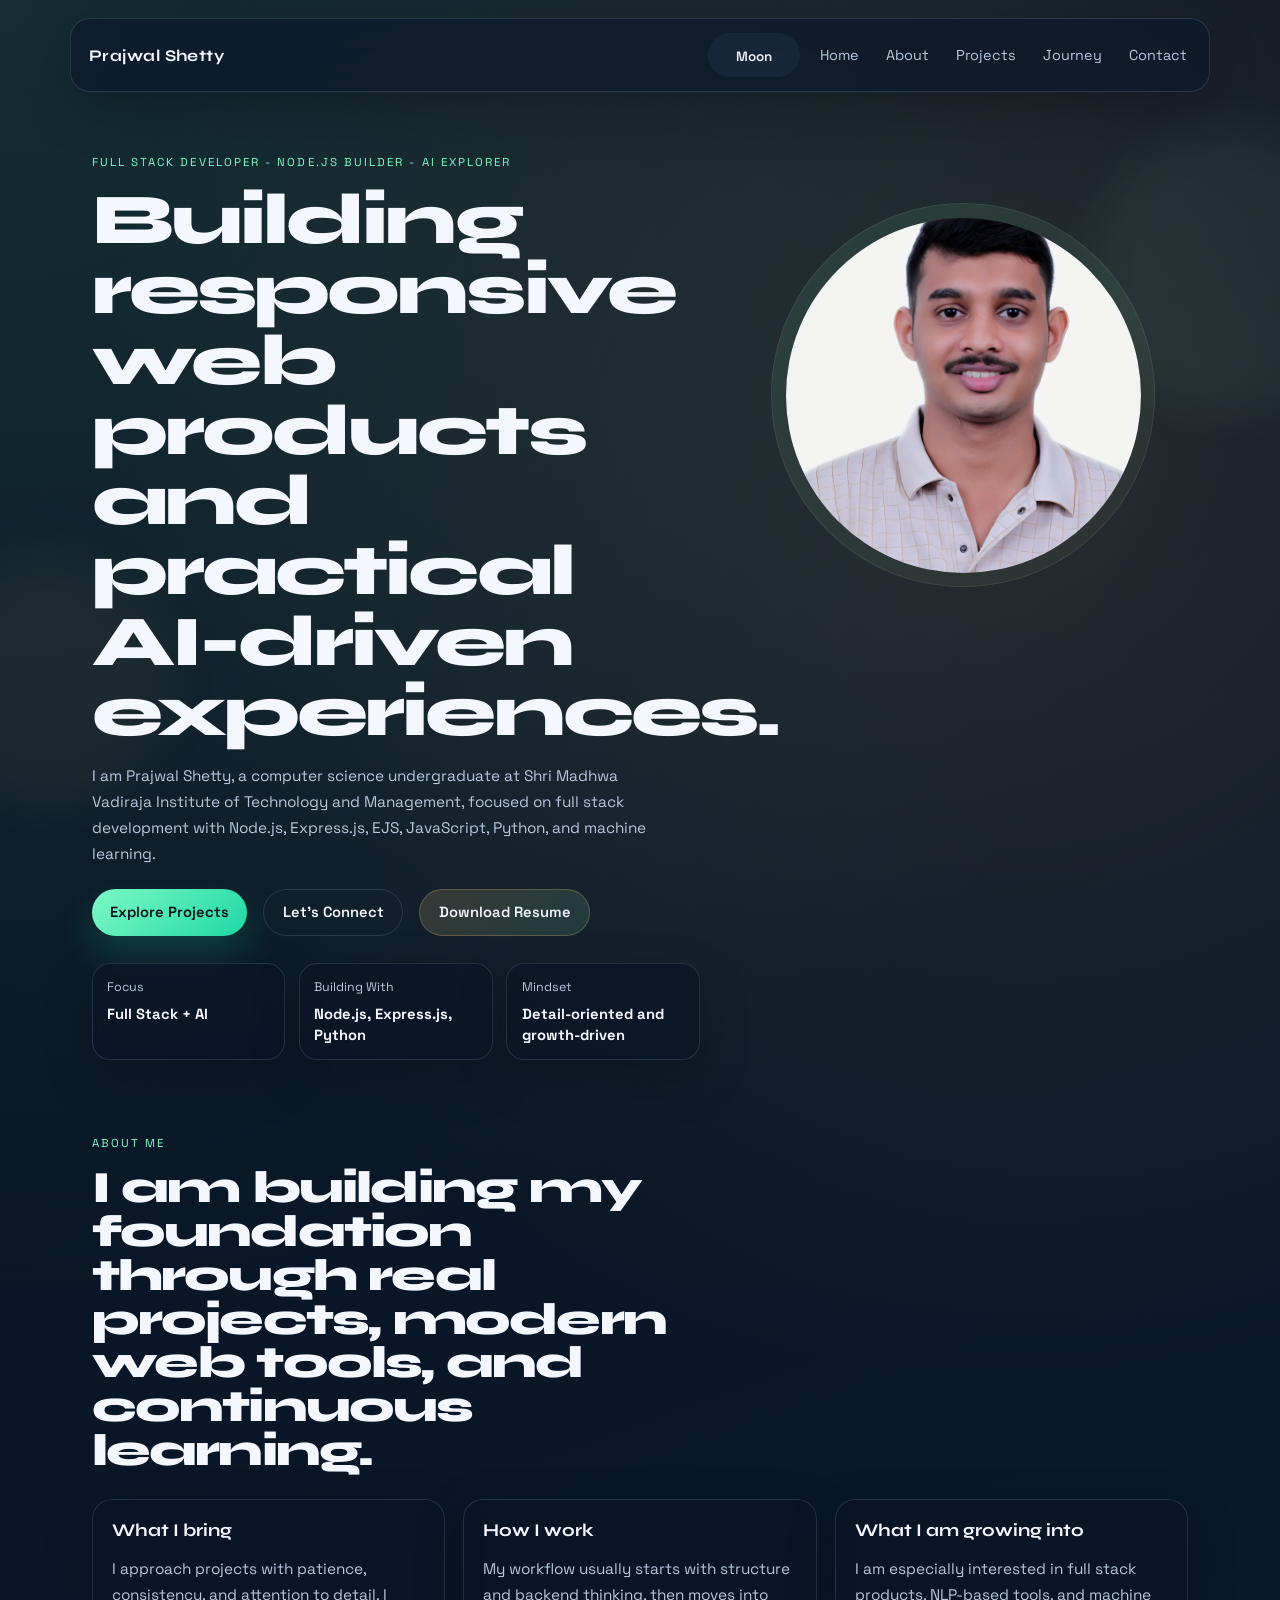
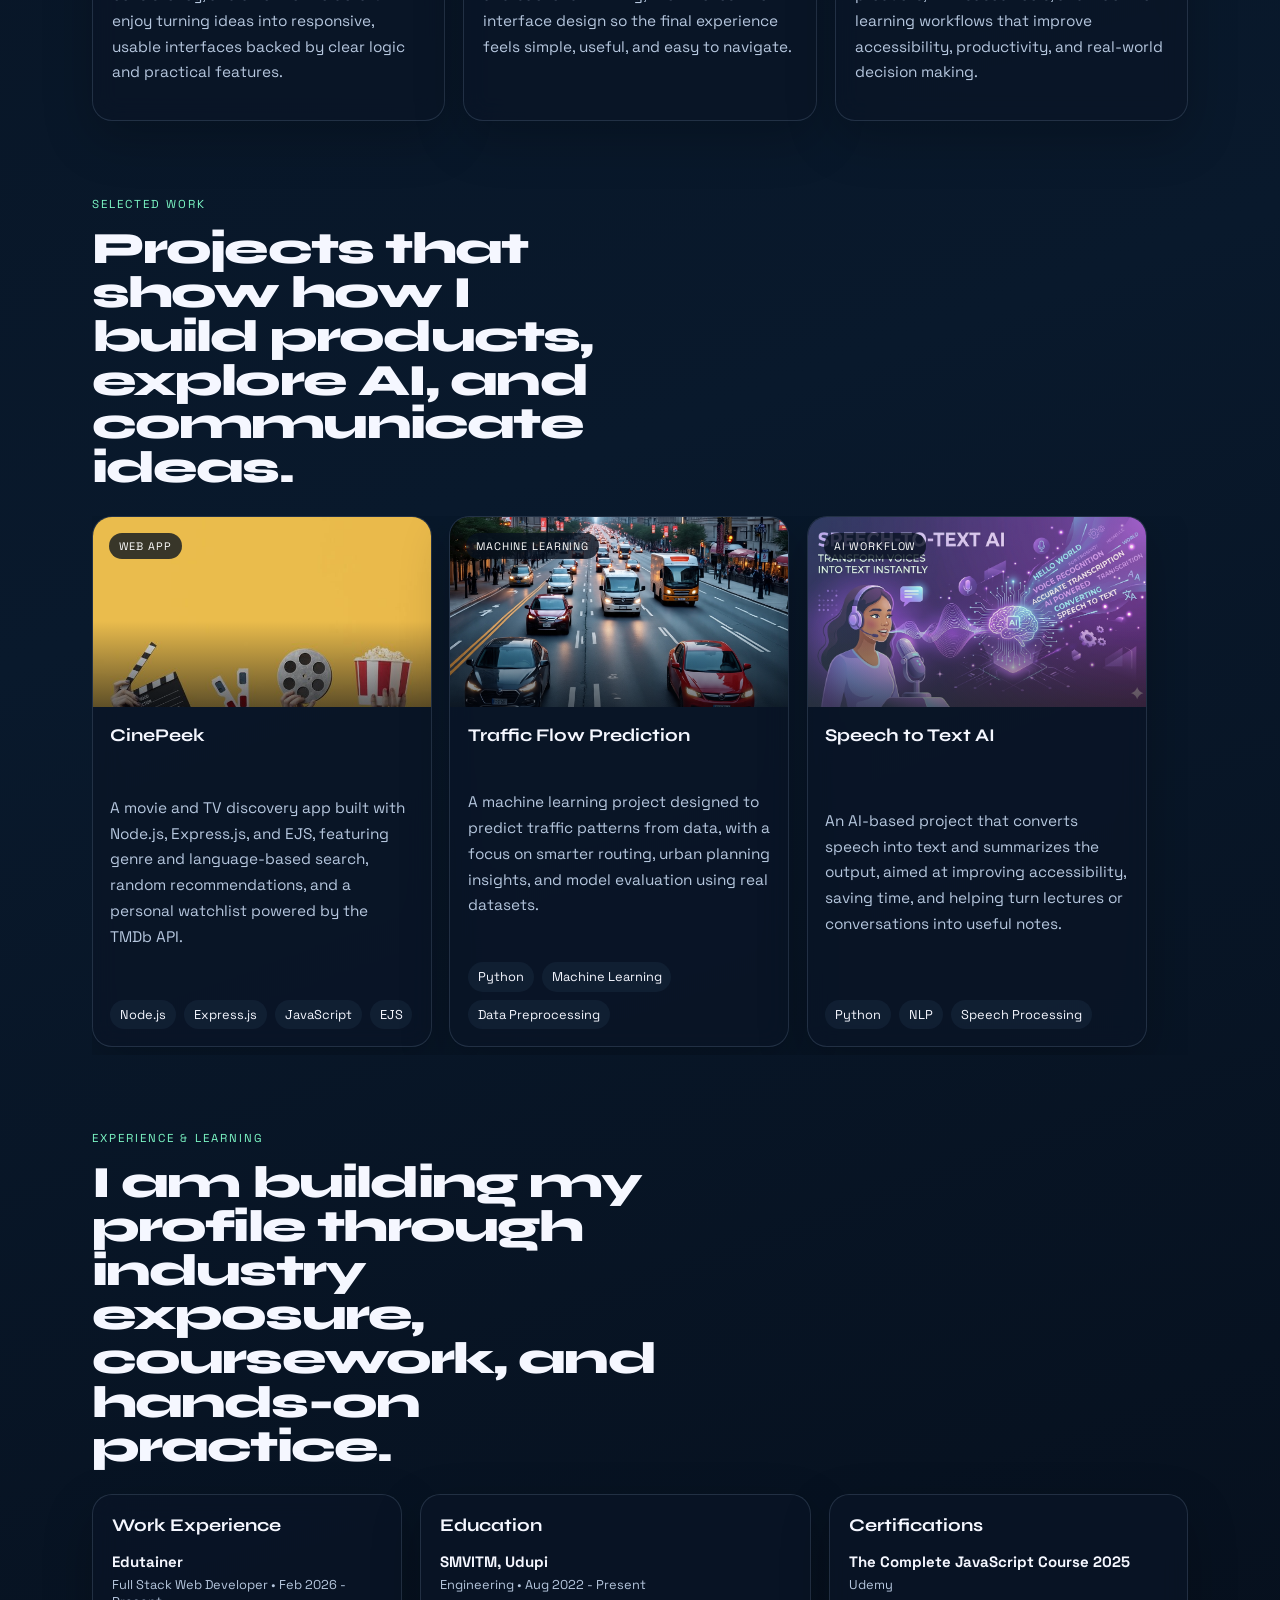
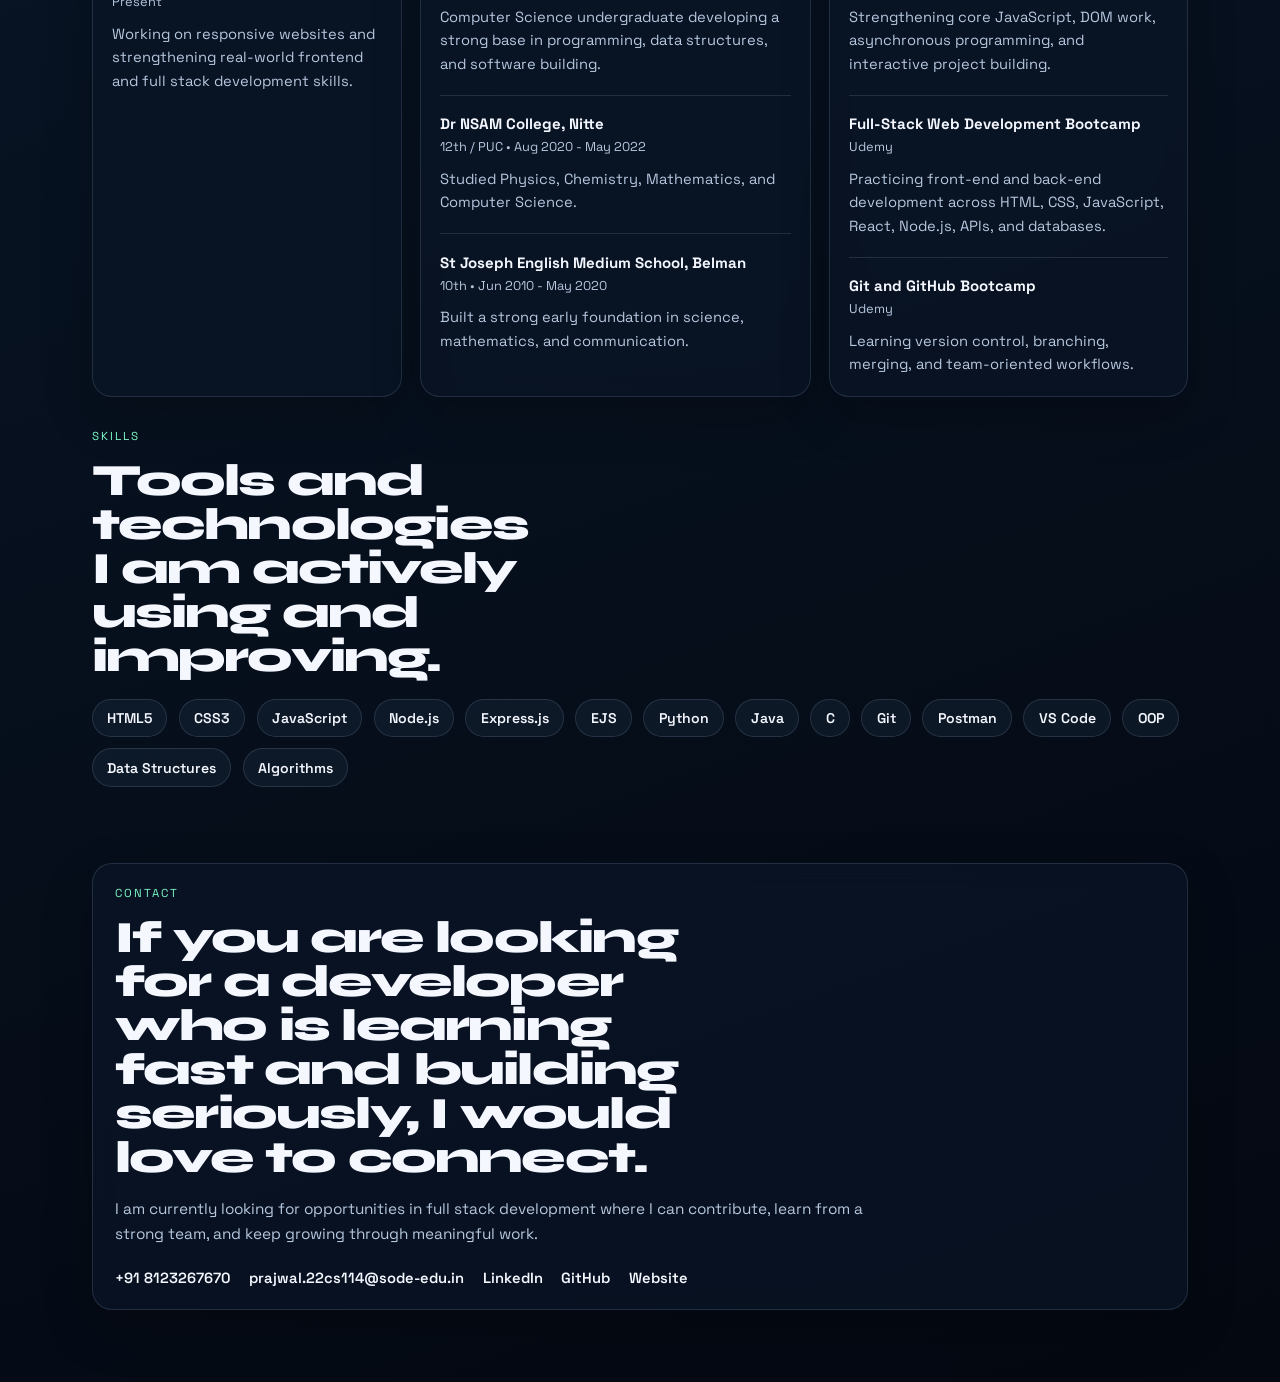
==== commit d1daa7a0: "changed the image of projects" ====
--- a/index.html
+++ b/index.html
@@ -86,11 +86,6 @@
                         <div class="portrait-glow"></div>
                         <img src="./assets/images/PRAJWAL.jpg" alt="Portrait of Prajwal Shetty" class="profile-pic">
                     </div>
-
-                    <!-- <div class="floating-panel code-panel">
-                        <span class="panel-label">Current Direction</span>
-                        <p>Crafting portfolio-grade experiences with strong structure, polished visuals, and practical product thinking.</p>
-                    </div> -->
                 </div>
             </section>
 
--- a/style.css
+++ b/style.css
@@ -142,7 +142,12 @@
 }
 
 .site-header {
+  position: fixed;
+  top: 0;
+  left: 0;
+  width: 100%;
   padding: 1.1rem clamp(1rem, 3vw, 1.5rem) 0;
+  z-index: 1000;
 }
 
 .navbar {
@@ -270,10 +275,11 @@
 main {
   max-width: 1140px;
   margin: 0 auto;
-  padding: 2rem clamp(0.95rem, 2.8vw, 1.35rem) 4.5rem;
+  padding: 6.9rem clamp(0.95rem, 2.8vw, 1.35rem) 4.5rem;
 }
 
 .section {
+  scroll-margin-top: 6.8rem;
   padding-top: 4.75rem;
 }
 
@@ -284,6 +290,7 @@
   gap: 2.4rem;
   align-items: center;
   padding-top: 2.8rem;
+  position: relative;
 }
 
 .hero-copy {
@@ -335,6 +342,7 @@
   gap: 1rem;
   margin-top: 1.4rem;
   min-width: 0;
+  align-items: center;
 }
 
 .btn {
@@ -428,16 +436,18 @@
   position: relative;
   min-height: 30rem;
   display: flex;
-  align-items: flex-start;
+  flex-direction: column;
+  align-items: center;
   justify-content: center;
   width: 100%;
   overflow: hidden;
   align-self: start;
+  gap: 1.25rem;
 }
 
 .portrait-card {
   position: relative;
-  width: min(100%, 28rem);
+  width: min(100%, 24rem);
   aspect-ratio: 1 / 1;
   border-radius: 50%;
   padding: 0.85rem;
@@ -545,7 +555,7 @@
 
 .project-image-wrap {
   position: relative;
-  aspect-ratio: 16 / 10;
+  aspect-ratio: 16 / 9;
   overflow: hidden;
 }
 
@@ -717,18 +727,20 @@
 
 .project-page {
   min-height: 100vh;
-  padding: clamp(1.25rem, 4vw, 2rem);
-  display: grid;
-  place-items: center;
+  padding: clamp(1.1rem, 3vw, 2rem);
 }
 
 .project-page-shell {
-  width: min(100%, 820px);
-  padding: clamp(1.25rem, 3vw, 2rem);
-  border: 1px solid var(--line);
-  border-radius: 28px;
-  background: var(--bg-card);
-  box-shadow: var(--shadow);
+  width: min(100%, 1120px);
+  margin: 0 auto;
+}
+
+.project-page-topbar {
+  display: flex;
+  align-items: center;
+  justify-content: space-between;
+  gap: 1rem;
+  margin-bottom: 1rem;
 }
 
 .project-page-shell h1 {
@@ -750,7 +762,7 @@
   display: inline-flex;
   align-items: center;
   justify-content: center;
-  margin-bottom: 1.25rem;
+  margin-bottom: 1rem;
   padding: 0.65rem 0.9rem;
   border: 1px solid var(--line);
   border-radius: 999px;
@@ -759,6 +771,169 @@
   font-size: 0.9rem;
 }
 
+.project-hero {
+  display: grid;
+  grid-template-columns: 1.05fr 0.95fr;
+  gap: 1.4rem;
+  align-items: stretch;
+  margin-top: 0.75rem;
+}
+
+.project-hero-copy,
+.project-hero-media,
+.project-section,
+.project-summary-card {
+  border: 1px solid var(--line);
+  background: var(--bg-card);
+  box-shadow: var(--shadow);
+}
+
+.project-hero-copy,
+.project-section {
+  border-radius: 28px;
+  padding: clamp(1.2rem, 3vw, 2rem);
+}
+
+.project-hero-copy h1 {
+  max-width: 11ch;
+}
+
+.project-meta {
+  display: flex;
+  flex-wrap: wrap;
+  gap: 0.65rem;
+  margin-top: 1.4rem;
+}
+
+.project-meta span {
+  padding: 0.45rem 0.72rem;
+  border-radius: 999px;
+  background: var(--bg-soft);
+  color: var(--text);
+  font-size: 0.8rem;
+  font-weight: 600;
+}
+
+.project-links-row {
+  display: flex;
+  flex-wrap: wrap;
+  gap: 0.9rem;
+  margin-top: 1.5rem;
+}
+
+.project-links-row a {
+  display: inline-flex;
+  align-items: center;
+  justify-content: center;
+  min-height: 2.8rem;
+  padding: 0.7rem 1rem;
+  border: 1px solid var(--line);
+  border-radius: 999px;
+  background: var(--bg-soft);
+  color: var(--text);
+  font-size: 0.88rem;
+  font-weight: 600;
+}
+
+.project-hero-media {
+  border-radius: 28px;
+  overflow: hidden;
+  min-height: 100%;
+}
+
+.project-hero-media img {
+  height: 100%;
+  object-fit: cover;
+}
+
+.project-summary-grid,
+.project-detail-grid {
+  display: grid;
+  gap: 1rem;
+  margin-top: 1rem;
+}
+
+.project-summary-grid {
+  grid-template-columns: repeat(3, minmax(0, 1fr));
+}
+
+.project-summary-card {
+  border-radius: 22px;
+  padding: 1.1rem;
+}
+
+.project-summary-card span {
+  display: block;
+  color: var(--muted);
+  font-size: 0.8rem;
+  margin-bottom: 0.45rem;
+}
+
+.project-summary-card strong {
+  font-size: 0.96rem;
+}
+
+.project-detail-grid {
+  grid-template-columns: 1.1fr 0.9fr;
+}
+
+.project-section h2 {
+  margin: 0;
+  font-family: "Syne", sans-serif;
+  font-size: clamp(1.5rem, 3vw, 2rem);
+}
+
+.project-section p,
+.project-section li {
+  color: var(--muted);
+  font-size: 0.95rem;
+  line-height: 1.7;
+}
+
+.project-section p {
+  margin: 1rem 0 0;
+}
+
+.project-list {
+  margin: 1rem 0 0;
+  padding-left: 1.2rem;
+}
+
+.project-list li + li {
+  margin-top: 0.7rem;
+}
+
+.project-pill-list {
+  list-style: none;
+  display: flex;
+  flex-wrap: wrap;
+  gap: 0.65rem;
+  margin: 1.1rem 0 0;
+  padding: 0;
+}
+
+.project-pill-list li {
+  padding: 0.45rem 0.72rem;
+  border-radius: 999px;
+  background: var(--bg-soft);
+  color: var(--text);
+  font-size: 0.82rem;
+}
+
+.project-note {
+  margin-top: 1rem;
+  padding: 0.9rem 1rem;
+  border: 1px solid var(--line);
+  border-radius: 18px;
+  background: rgba(255, 255, 255, 0.03);
+}
+
+.project-note strong {
+  display: block;
+  margin-bottom: 0.35rem;
+  font-size: 0.92rem;
+}
+
 .reveal {
   opacity: 0;
   transform: translateY(28px);
@@ -782,7 +957,7 @@
   .project-grid {
     display: grid;
     grid-auto-flow: column;
-    grid-auto-columns: minmax(310px, 360px);
+    grid-auto-columns: minmax(340px, 390px);
     grid-template-columns: none;
     overflow-x: auto;
     overflow-y: hidden;
@@ -854,6 +1029,16 @@
 
   .section {
     padding-top: 4.2rem;
+  }
+
+  .project-hero,
+  .project-detail-grid,
+  .project-summary-grid {
+    grid-template-columns: 1fr;
+  }
+
+  .project-hero-media {
+    min-height: 18rem;
   }
 }
 
@@ -926,8 +1111,8 @@
   }
 
   .portrait-card {
-    width: min(100%, 24rem);
-    max-width: 24rem;
+    width: min(100%, 20rem);
+    max-width: 20rem;
     margin-inline: auto;
   }
 
@@ -953,7 +1138,7 @@
   }
 
   main {
-    padding-top: 1.8rem;
+    padding-top: 6.3rem;
     padding-bottom: 4rem;
   }
 
@@ -987,6 +1172,7 @@
 
   .hero-actions {
     flex-direction: column;
+    align-items: stretch;
   }
 
   .btn,
@@ -1031,8 +1217,32 @@
   }
 
   .portrait-card {
-    width: min(100%, 20rem);
-    max-width: 20rem;
+    width: min(100%, 17rem);
+    max-width: 17rem;
+  }
+
+  .project-hero-copy,
+  .project-section,
+  .project-summary-card {
+    padding: 1rem;
+  }
+
+  .project-page-topbar {
+    flex-direction: column;
+    align-items: stretch;
+  }
+
+  .project-links-row {
+    flex-direction: column;
+  }
+
+  .project-links-row a {
+    width: 100%;
+  }
+
+  .project-page-topbar .theme-toggle,
+  .project-page-topbar .project-back {
+    width: 100%;
   }
 }
 
